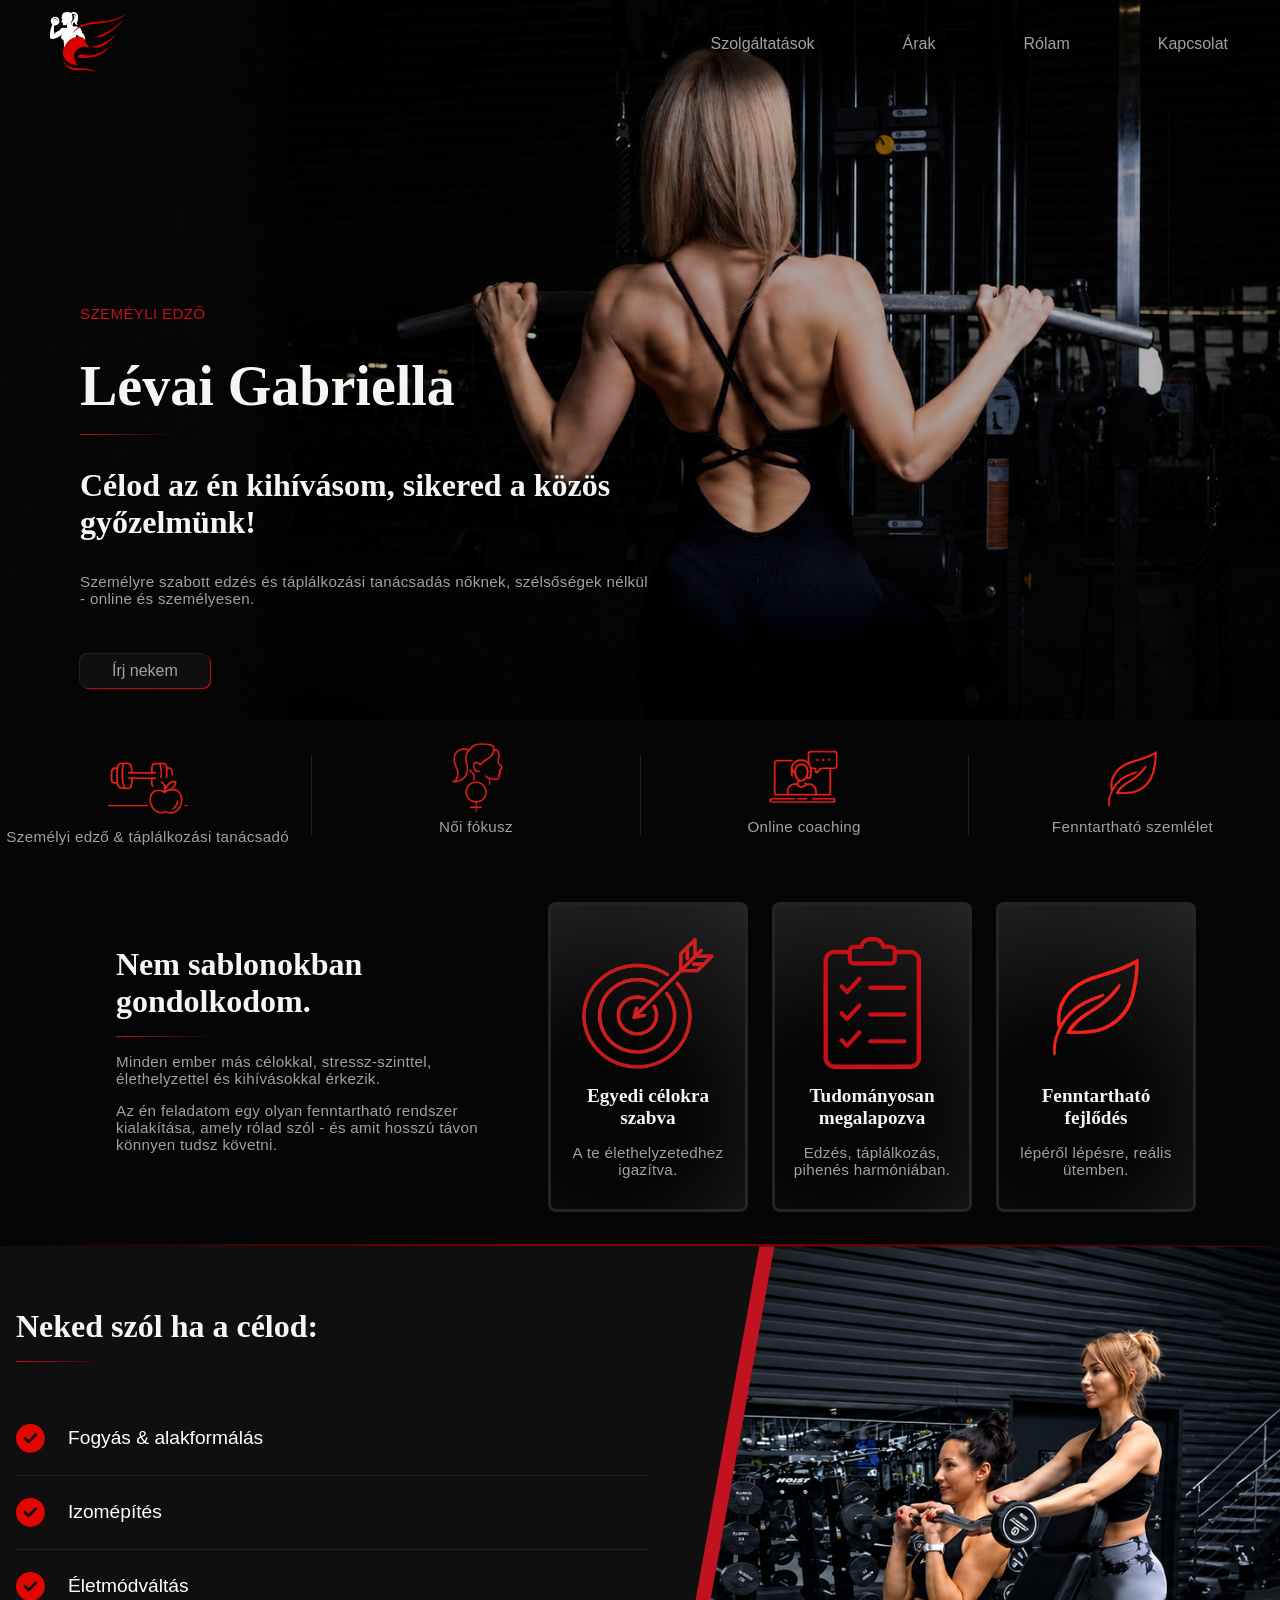
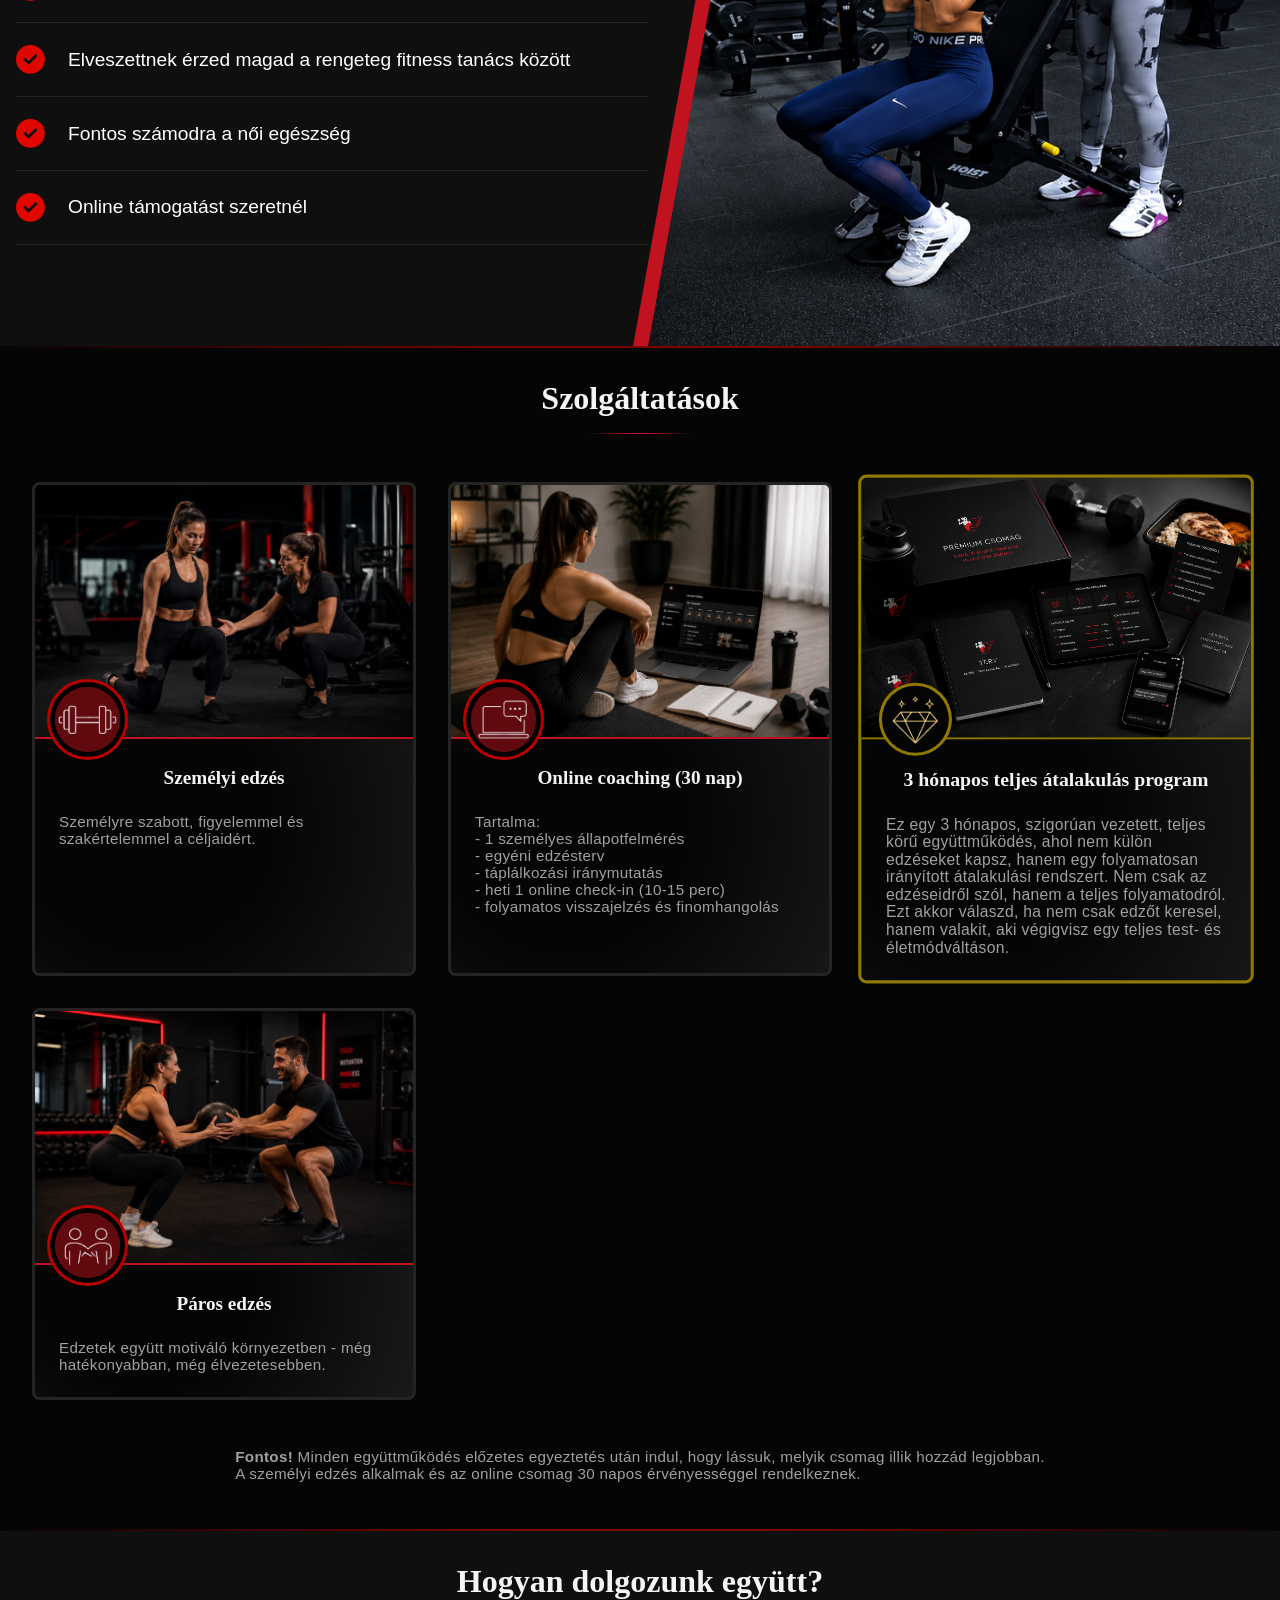
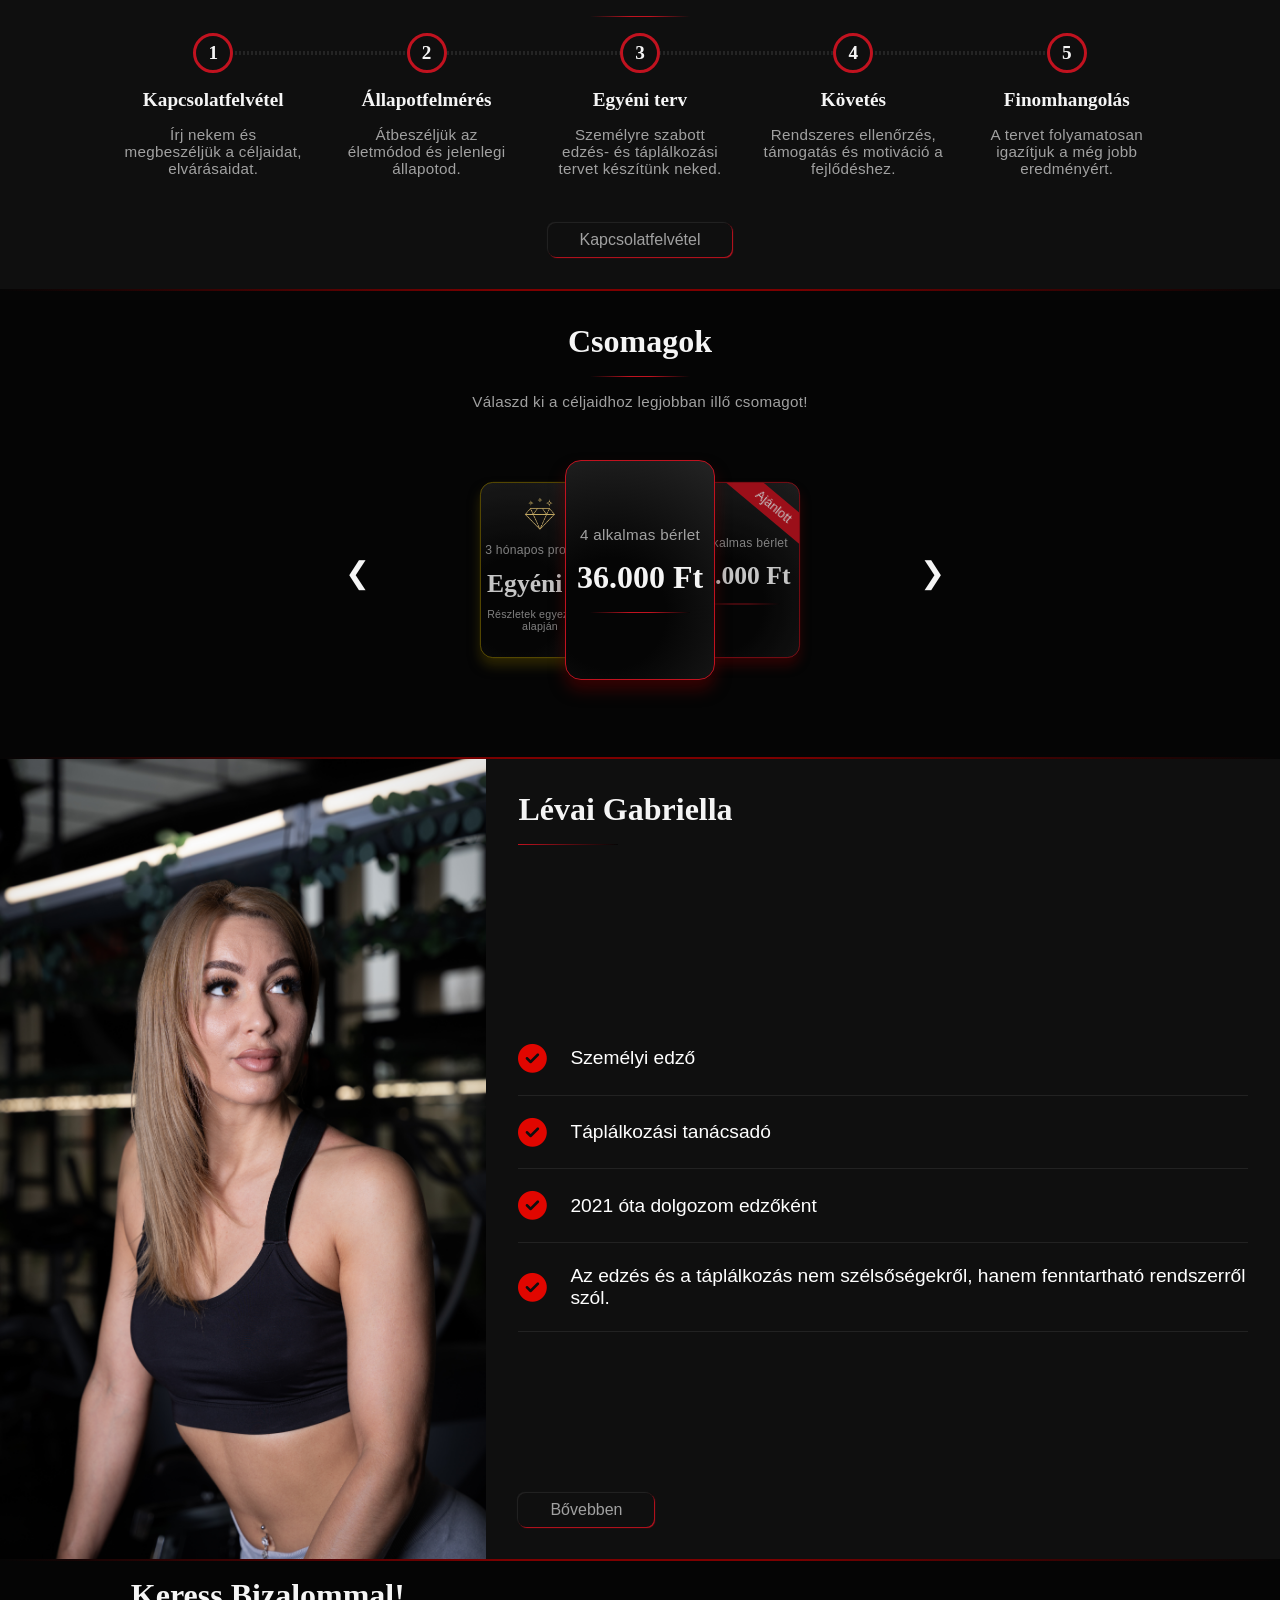
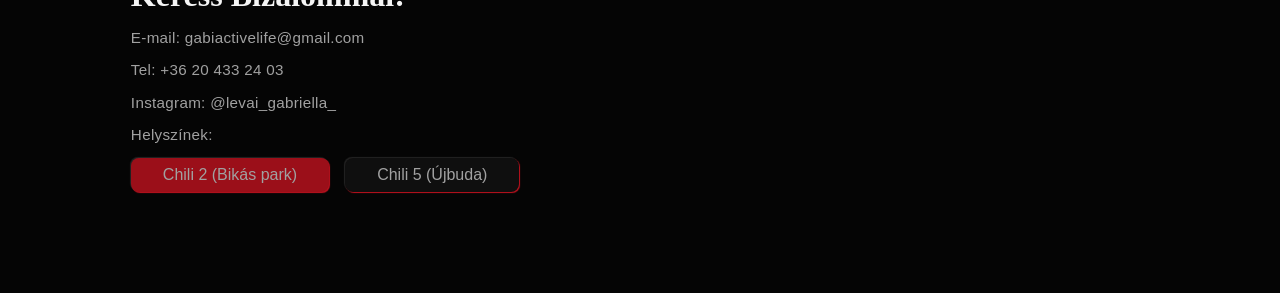
==== index.html @ e6e49c86 "Little changes" ====
<!DOCTYPE html>
<html lang="hun">
    <head>
        <meta charset="UTF-8">
        <meta name="viewport" content="width=device-width, initial-scale=1.0">
        <link rel="stylesheet" href="https://cdnjs.cloudflare.com/ajax/libs/font-awesome/6.5.2/css/all.min.css">
        <link href="css/css.css" rel="stylesheet">
        <link rel="stylesheet" href="css/sections.css">
        <title>Lévai Gabriella</title>
    </head>
    <body>
        <div id="hamb" onclick="hamb_on()">&#9776;</div>
        <nav class="menu">
            <a href="#hero"><img id="logo" src="pictures/Logoinverse.png" alt="logo"></a>
            
            <ul class="hamb_list" id="hamb_list">
                <li><a href="#services">Szolgáltatások</a></li>
                <li><a href="#prices">Árak</a></li>
                <li><a href="#aboutme">Rólam</a></li>
                <li><a href="#footer">Kapcsolat</a></li>
            </ul>            
        </nav>

        <header class="hero-container" id="hero">
            <div class="hero">
                <div class=hero-info>
                    <p style="color: var(--primary); text-transform: uppercase;" class="hero-text">szeméyli edző</p>
                    <h1 class="hero-text">Lévai Gabriella</h1>
                    <hr>
                    <h2 class="hero-text">Célod az én kihívásom, sikered a közös győzelmünk!</h2>
                    <p class="hero-text">Személyre szabott edzés és táplálkozási tanácsadás nőknek, szélsőségek nélkül - online és személyesen.</p>
                </div>
                <button class="btn hero-btn">Írj nekem</button>
            </div>
            
        </header>

        <main class="content">
            <section class="szemlelet_container">
                <div class="szemlelet_item">
                    <img class="szemlelet_img" style="margin-top: 20px;" src="pictures/Szemlelet/Taplalkozasi_tanacsado.png" alt="Táplálkozási tanácsadó, Személyi edző">
                    <p>Személyi edző & táplálkozási tanácsadó</p>
                </div>
                <div class="vertical_line"></div>
                <div class="szemlelet_item">
                    <img class="szemlelet_img" src="pictures/Szemlelet/noi_fokusz.png" alt="Női fókusz">
                    <p>Női fókusz</p>
                </div>
                <div class="vertical_line middle"></div>
                <div class="szemlelet_item">
                    <img class="szemlelet_img" src="pictures/Szemlelet/online_coaching.png" alt="Online tréning">
                    <p>Online coaching</p>
                </div>
                <div class="vertical_line"></div>
                <div class="szemlelet_item">
                    <img class="szemlelet_img" src="pictures/Szemlelet/fenntarthato_szemlelet.png" alt="Fenntartható szemlélet">
                    <p>Fenntartható szemlélet</p>
                </div>
            </section>

            <section class="row_one Nemsablon_content">
                <div class="Nemsablon_description">
                    <h2>Nem sablonokban gondolkodom.</h2>
                    <hr>
                    <p>Minden ember más célokkal, stressz-szinttel, élethelyzettel és kihívásokkal érkezik.</p>
                    <p>Az én feladatom egy olyan fenntartható rendszer kialakítása, amely rólad szól - és amit hosszú távon könnyen tudsz követni.</p>
                </div>
                <div class="Nemsablon_list">
                    <div class="Nemsablon_card">
                        <img class="Nemsablon_img" src="pictures/NemSablonok/cel.png" alt="Egyéni célok">
                        <div>
                            <h3>Egyedi célokra szabva</h3>
                            <p>A te élethelyzetedhez igazítva.</p>
                        </div>
                    </div>
                    <div class="Nemsablon_card">
                        <img class="Nemsablon_img" src="pictures/NemSablonok/tudomanyos.png" alt="Tudományosan megalapozva">
                        <div>
                            <h3>Tudományosan megalapozva</h3>
                            <p>Edzés, táplálkozás, pihenés harmóniában.</p>
                        </div>
                    </div>
                    <div class="Nemsablon_card">
                        <img class="Nemsablon_img" src="pictures/NemSablonok/fenntarthato_szemlelet.png" alt="Fenntartható fejlődés">
                        <div>
                            <h3>Fenntartható fejlődés</h3>
                            <p>lépéről lépésre, reális ütemben.</p>
                        </div>
                    </div>
                </div>
            </section>

            <div class="section_border"></div>

            <section class="row_two goal">
                <div class="goal-list-cont">
                    <h2>Neked szól ha a célod:</h2>
                    <hr>
                    <ul class="goal-list">
                        <li>
                            <i class="fa-solid fa-circle-check"></i>
                            Fogyás & alakformálás
                        </li>
                        <li>
                            <i class="fa-solid fa-circle-check"></i>
                            Izomépítés
                        </li>
                        <li>
                            <i class="fa-solid fa-circle-check"></i>
                            Életmódváltás
                        </li>
                        <li>
                            <i class="fa-solid fa-circle-check"></i>
                            Elveszettnek érzed magad a rengeteg fitness tanács között
                        </li>
                        <li>
                            <i class="fa-solid fa-circle-check"></i>
                            Fontos számodra a női egészség
                        </li>
                        <li>
                            <i class="fa-solid fa-circle-check"></i>
                            Online támogatást szeretnél
                        </li>
                    </ul>
                </div>
                <div class="goal-img">
                    <img src="pictures/Celod/goal_section.png" alt="">
                </div>
            </section>

            <div class="section_border"></div>

            <section class="row_one szolg_container" id="services">
                <h2>Szolgáltatások</h2>
                <hr>
                <div class="szolg_list">
                    <div class="szolg_card">
                        <img class="szolg_img" src="pictures/Szolgaltatasok/szemelyi_edzes.png" alt="">
                        <div class="szolg_card_desc">
                        <div class="szol_logo_cont"><img class="szolg_logo" src="pictures/Szolgaltatasok/szemelyilogo.png" alt=""></div>
                            <h3>Személyi edzés</h3>
                            <p>Személyre szabott, figyelemmel és szakértelemmel a céljaidért.</p>
                        </div>
                    </div>
                    <div class="szolg_card">
                        <img class="szolg_img" src="pictures/Szolgaltatasok/online_edzes.png" alt="">
                        <div class="szolg_card_desc">
                        <div class="szol_logo_cont"><img class="szolg_logo" src="pictures/Szolgaltatasok/onlinelogo.png" alt=""></div>
                            <h3>Online coaching (30 nap)</h3>
                            <p>Tartalma: <br>
                                - 1 személyes állapotfelmérés <br>
                                - egyéni edzésterv <br>
                                - táplálkozási iránymutatás <br>
                                - heti 1 online check-in (10-15 perc) <br>
                                - folyamatos visszajelzés és finomhangolás</p>
                        </div>
                    </div>
                    <div class="szolg_card premium">
                        <img class="szolg_img" style="border-bottom: solid 2px rgb(143, 121, 0);" src="pictures/Szolgaltatasok/premium_csomag.png" alt="">
                        <div class="szolg_card_desc">
                            <div class="szol_logo_prem"><img class="szolg_logo" src="pictures/Szolgaltatasok/premiumlogo.png" alt=""></div>
                            <h3>3 hónapos teljes átalakulás program</h3>
                            <p>Ez egy 3 hónapos, szigorúan vezetett, teljes körű együttműködés, ahol nem külön edzéseket kapsz, hanem egy folyamatosan irányított átalakulási rendszert.
                                Nem csak az edzéseidről szól, hanem a teljes folyamatodról.
                                Ezt akkor válaszd, ha nem csak edzőt keresel, hanem valakit, aki végigvisz egy teljes test- és életmódváltáson.</p>
                        </div>
                    </div>
                    <div class="szolg_card">
                        <img class="szolg_img" src="pictures/Szolgaltatasok/paros_edzes.png" alt="">
                        <div class="szolg_card_desc">
                        <div class="szol_logo_cont"><img class="szolg_logo" src="pictures/Szolgaltatasok/paroslogo.fw.png" alt=""></div>
                            <h3>Páros edzés</h3>
                            <p>Edzetek együtt motiváló környezetben - még hatékonyabban, még élvezetesebben.</p>
                        </div>
                    </div>
                </div>
                <p><b>Fontos!</b>
                    Minden együttműködés előzetes egyeztetés után indul, hogy lássuk, melyik csomag illik hozzád legjobban. <br>
                    A személyi edzés alkalmak és az online csomag 30 napos érvényességgel rendelkeznek.</p>
            </section>

            <div class="section_border"></div>

            <section class="row_two todo_line_sec">
                <h2>Hogyan dolgozunk együtt?</h2>
                <hr>
                <div class="todo_line_cont">
                    <div class="round_cont">
                        <div class="line_under_round"></div>
                        <div class="round_holder"><div class="round"><h3>1</h3></div></div>
                        <div class="round_holder"><div class="round"><h3>2</h3></div></div>
                        <div class="round_holder"><div class="round"><h3>3</h3></div></div>
                        <div class="round_holder"><div class="round"><h3>4</h3></div></div>
                        <div class="round_holder"><div class="round"><h3>5</h3></div></div>
                    </div>
                
                    <div class="todo_line_desc">
                        <div class="todo_card">
                            <h3>Kapcsolatfelvétel</h3>
                            <p>Írj nekem és megbeszéljük a céljaidat, elvárásaidat.</p>
                        </div>
                        <div class="todo_card">
                            <h3>Állapotfelmérés</h3>
                            <p>Átbeszéljük az életmódod és jelenlegi állapotod.</p>
                        </div>
                        <div class="todo_card">
                            <h3>Egyéni terv</h3>
                            <p>Személyre szabott edzés- és táplálkozási tervet készítünk neked.</p>
                        </div>
                        <div class="todo_card">
                            <h3>Követés</h3>
                            <p>Rendszeres ellenőrzés, támogatás és motiváció a fejlődéshez.</p>
                        </div>
                        <div class="todo_card">
                            <h3>Finomhangolás</h3>
                            <p>A tervet folyamatosan igazítjuk a még jobb eredményért.</p>
                        </div>
                    </div>
                </div>
                <button class="btn">Kapcsolatfelvétel</button>
            </section>

            <div class="section_border"></div>

            <section class="row_one csomagok" id="prices">
                <h2>Csomagok</h2>
                <hr>
                <p>Válaszd ki a céljaidhoz legjobban illő csomagot!</p>
                <div class="csomag_slide_cont">
                    <div id="prev_btn">&#10094;</div>

                    <div class="csomag_slide_item">
                        <p>4 alkalmas bérlet</p>
                        <h2>36.000 Ft</h2>
                        <hr>
                    </div>
                    <div class="csomag_slide_item">
                        <p>8 alkalmas bérlet</p>
                        <h2>64.000 Ft</h2>
                        <div class="ajanlott">Ajánlott</div>
                        <hr>
                    </div>
                    <div class="csomag_slide_item">
                        <p>Online csomag</p>
                        <h2>34.900 Ft</h2>
                        <hr>
                    </div>
                    <div class="csomag_slide_item" style="border: solid 1px rgb(143, 121, 0); box-shadow: 0 10px 15px rgba(85, 72, 1, 0.6);">
                        <img src="pictures/Szolgaltatasok/premiumlogo.png" style="width: 50px;" alt="Prémium">
                        <p>3 hónapos program</p>
                        <h2>Egyéni ár</h2>
                        <p style="font-size: smaller;">Részletek egyeztetés alapján</p>
                    </div>
                
                    <div id="next_btn">&#10095;</div>
            </section>
            
            <div class="section_border"></div>

            <section class="row_two rolam" id="aboutme">
                <div class="rolam_img"></div>
                <div class="rolam_desc_cont">
                    <div class="rolam_cim"><h2>Lévai Gabriella</h2><hr></div>
                        <ul class="rolam-list">
                        <li>
                            <i class="fa-solid fa-circle-check"></i>
                            Személyi edző
                        </li>
                        <li>
                            <i class="fa-solid fa-circle-check"></i>
                            Táplálkozási tanácsadó
                        </li>
                        <li>
                            <i class="fa-solid fa-circle-check"></i>
                            2021 óta dolgozom edzőként
                        </li>
                        <li>
                            <i class="fa-solid fa-circle-check"></i>
                            Az edzés és a táplálkozás nem szélsőségekről, hanem fenntartható rendszerről szól.
                        </li>
                    </ul>
                    <button class="btn rolam_btn">Bővebben</button>
                </div>
            </section>

            <div class="section_border"></div>

        </main>

        <footer id="footer">
            <div>
                <h2>Keress Bizalommal!</h2>
                <p>E-mail: gabiactivelife@gmail.com</p>
                <p>Tel: +36 20 433 24 03</p>
                <p>Instagram: @levai_gabriella_</p>
                <p>Helyszínek:</p>
                <div class="locations">
                    <button class="btn" id="chilli2" onclick="setMap('https://www.google.com/maps/embed?pb=!1m18!1m12!1m3!1d2697.3197027070355!2d19.0282250125388!3d47.464199097679156!2m3!1f0!2f0!3f0!3m2!1i1024!2i768!4f13.1!3m3!1m2!1s0x4741ddbfaca09e79%3A0xc4c6ed726deabed2!2sChilli%20Fitness%20Budapest%20-%20Bik%C3%A1s%20park!5e0!3m2!1shu!2shu!4v1777549927616!5m2!1shu!2shu', false)">Chili 2 (Bikás park)</button>
                    <button class="btn" id="chilli5" onclick="setMap('https://www.google.com/maps/embed?pb=!1m18!1m12!1m3!1d9894.543581890584!2d19.046688879663147!3d47.46031674938823!2m3!1f0!2f0!3f0!3m2!1i1024!2i768!4f13.1!3m3!1m2!1s0x4741dda0591c70bf%3A0x5f9c98a872795306!2sChili%20Fitness%20Budapest%20-%20%C3%9Ajbuda!5e0!3m2!1shu!2shu!4v1777551209322!5m2!1shu!2shu', true)">Chili 5 (Újbuda)</button>
                </div>
            </div>
            <iframe id="map"
            src="https://www.google.com/maps/embed?pb=!1m18!1m12!1m3!1d2697.3197027070355!2d19.0282250125388!3d47.464199097679156!2m3!1f0!2f0!3f0!3m2!1i1024!2i768!4f13.1!3m3!1m2!1s0x4741ddbfaca09e79%3A0xc4c6ed726deabed2!2sChilli%20Fitness%20Budapest%20-%20Bik%C3%A1s%20park!5e0!3m2!1shu!2shu!4v1777549927616!5m2!1shu!2shu" 
            width="400" 
            height="300" 
            style="border:0;" 
            allowfullscreen="" 
            loading="lazy" 
            referrerpolicy="no-referrer-when-downgrade"></iframe>
        </footer>

        <script src="js/js.js"></script>

    </body>
</html>
---- css/css.css ----
:root {
    --primary: #c1121f;
    --btnactive: #9b0f19;

    --bg: #050505;
    --layout: #0f0f0f;
    --bgop: rgba(13, 13, 13, 0.8);

    --line: #242424;
    --line-border: #7e0000;

    --text: #f5f5f5;
    --muted-text: #a1a1a1;
}

* {
    box-sizing: border-box;
}

/* Chrome, Edge, Safari */
::-webkit-scrollbar {
    display: none;
}

/* Firefox */
html {
    scrollbar-width: none;
    scroll-behavior: smooth;
}

/* IE/regi Edge */
body {
    -ms-overflow-style: none;
}

h1,
h2,
h3 {
    font-family: Cormorant Garamond, serif;
    margin: 0;
}
h1{
    font-size: 3.5rem;
}
h2 {
    font-size: 2rem;
}
h3 {
    font-size: 1.2rem;
}

body {
    margin: 0;
    background-color: var(--bg);
    color: var(--text);
    font-family: 'Manrope', sans-serif;
    overflow-x: hidden;
}

p {
    color: var(--muted-text);
    letter-spacing: 0.02em;
    font-weight: 300;
    font-size: 0.95rem;
}

/* gombok */

.btn {
    all: unset;
    cursor: pointer;
    width: fit-content;
    background-color: var(--layout);
    color: var(--muted-text);
    padding: 0.5rem 2rem;
    border-radius: 8px;
    transition: all 0.2s ease;
    box-shadow: 1px 1px 1px var(--primary), -1px -1px 1px var(--line);
}

.btn:hover {
    background-color: var(--primary);
    color: var(--text);
    transform: scale(1.1);
    box-shadow: 0 4px 8px var(--bg);
}

/* nav bar */

.menu {
    width: 100%;
    position: fixed;
    top: 0;
    left: 0;
    box-sizing: border-box;
    padding-right: 2rem;
    background: transparent;
    z-index: 100;
    display: flex;
    justify-content: space-between;
    transition: background-color 0.3s ease, backdrop-filter 0.3s ease;
}

#hamb {
    display: none;
}

.hamb_list {
    display: flex;
    align-items: center;
    margin: 0;
    gap: 3rem;
}

.menu img {
    height: 60px;
    margin: 12px 50px;
    cursor: pointer;
    transition: all 0.2s ease;
}

.menu ul li {
    display: inline;
}

.menu ul li a {
    text-decoration: none;
    color: var(--muted-text);
    display: block;
    padding: 12px 20px;
    border-radius: 8px;
    transition: all 0.3s ease;
}

.menu ul li a:hover {
    background-color: var(--primary);
    color: var(--text);
    transform: scale(1.1);
}

.menu.sticky-active {
    background-color: var(--bgop);
    backdrop-filter: blur(8px);
    -webkit-backdrop-filter: blur(8px);
}

.menu.sticky-active img {
    height: 40px;
}

/* Hero section */

.hero-container {
    height: 80vh;
    min-height: 550px;
}

.hero {
    background:
        linear-gradient(rgba(0, 0, 0, .3), rgba(0, 0, 0, .3)),
        url("../pictures/hero.png");
    background-size:
        100% 100%,
        cover;
    background-position:
        center,
        calc(50% + 150px) center;
    background-repeat:
        no-repeat,
        no-repeat;
    height: 100%;
    min-height: inherit;
    display: flex;
    flex-direction: column;
    justify-content: flex-end;
}

.hero-info {
    margin: 0 5rem;
    width: 45%;
    max-height: none;
    height: auto;
}

.hero-info p,
.hero-info h1,
.hero-info h2 {
    margin-top: 2rem;
}

.hero-btn {
    margin: 2rem 5rem;
}

/* Szemlelet */

.szemlelet_container {
    max-width: 1500px;
    min-width: 70%;
    height: 150px;
    gap: 1rem;
    margin: 0 auto;
    display: flex;
    justify-content: space-between;
    align-items: center;
}

.szemlelet_item {
    width: 24%;
    text-align: center;
    transition: all 0.3s ease;
}

.szemlelet_item p {
    margin-top: 0;
}

.szemlelet_item:hover {
    transform: scale(1.1);
}

.szemlelet_img {
    height: 75px;
    margin: 0 1rem;
}

.vertical_line {
    height: 80px;
    width: 1px;
    background-color: var(--line);
}

@media (max-width: 820px) {
    .hero-container {
        height: 100svh;
        min-height: 560px;
    }

    .hero-info {
        width: 70%;
        margin: 0 2rem;
    }

    .szemlelet_container {
        height: auto;
        flex-wrap: wrap;
        justify-content: center;
        margin: 0 auto;
        padding: 1rem;
    }

    .szemlelet_item {
        width: 45%;
        gap: 0;
        margin: 0;
    }

    .szemlelet_img {
        margin: 0;
    }

    .middle {
        display: none;
    }

    .hero-btn {
        margin: 2rem auto;
    }
}

@media (max-width: 900px) and (orientation: landscape) {
    .hero-container {
        height: auto;
        min-height: 100svh;
    }

    .hero {
        min-height: 100svh;
        justify-content: center;
        padding-top: 80px;
        background-position:
            center,
            center;
    }

    .hero-info {
        width: min(70%, 520px);
        margin: 0 2rem;
    }

    .hero-info p,
    .hero-info h1,
    .hero-info h2 {
        margin-top: 1rem;
    }

    .hero-btn {
        margin: 2rem;
    }
}


/* Content */

.row_one {
    background-color: var(--bg);
    padding: 2rem;
}

.row_two {
    background-color: var(--layout);
    padding: 2rem;
}

.section_border {
    border: none;
    height: 2px;
    margin: 0;
    padding: 0;
    background: linear-gradient(to right, var(--bg) 0%, var(--line-border) 40%, var(--line-border) 60%, var(--bg) 100%);
}

/* Footer */

footer {
    background-color: var(--bg);
    display: flex;
    justify-content: space-around;
    padding: 1rem;
}

.btn.active {
    background-color: var(--btnactive);
}

.btn.active:hover {
    background-color: var(--primary);
}

.locations {
    display: flex;
    gap: 1rem;
}

@media (max-width: 820px) {
    /* hamburger menu */

    .menu {
        justify-content: center;
        height: 80px;
        padding-right: 0;
        background: transparent;
        backdrop-filter: none;
        -webkit-backdrop-filter: none;
    }

    .menu.sticky-active {
        background: transparent;
        backdrop-filter: none;
        -webkit-backdrop-filter: none;
    }

    .hamb_list {
        position: absolute;
        top: 0;
        left: 0;
        flex-direction: column;
        justify-content: center;
        align-items: center;
        gap: 1rem;
        width: 100%;
        height: 0;
        padding: 0;
        background-color: transparent;
        backdrop-filter: none;
        -webkit-backdrop-filter: none;
        overflow: hidden;
        transition: height 0.3s ease, background-color 0.3s ease;
        z-index: 120;
    }

    .hamb_list.hamb_on {
        height: 330px;
        padding-top: 80px;
        background-color: var(--bgop);
        backdrop-filter: blur(8px);
        -webkit-backdrop-filter: blur(8px);
    }

    #hamb {
        display: unset;
        cursor: pointer;
        position: fixed;
        padding: 10px;
        padding-top: 0;
        top: 5px;
        right: 20px;
        font-size: 50px;
        z-index: 150;
        background-color: transparent;
        border-radius: 14px;
    }

    #logo {
        position: absolute;
        left: 0;
        padding: 4px;
        border-radius: 8px;
        z-index: 150;
    }

    /* footer */

    footer {
        flex-direction: column;
        align-items: center;
        gap: 1rem;
    }
}
---- css/sections.css ----
/* sections */
:root {
    --primary: #c1121f;
    --btnactive: #9b0f19;

    --bg: #050505;
    --layout: #0f0f0f;
    --bgop: rgba(13, 13, 13, 0.8);

    --line: #242424;

    --text: #f5f5f5;
    --muted-text: #a1a1a1;
}

hr{
    border: none;
    width: 100px;
    height: 1px;
    background: linear-gradient(to right, var(--primary) 0%, var(--bg) 100%);
    margin: 1rem 0;
}

/* -- Nemsablon -- */


.Nemsablon_content{
    display: flex;
    flex-direction: row;
    align-items: center;
    justify-content: center;
}
.Nemsablon_description{
    margin: 2rem;
    max-width: 400px;
}
.Nemsablon_list{
    display: flex;
    max-width: 1300px;
    gap: 1.5rem;
}
.Nemsablon_card{
    display: flex;
    flex-direction: column;
    justify-content: center;
    align-items: center;
    text-align: center;
    padding: 1rem;
    border: solid 3px var(--line);
    border-radius: 8px;
    width: 200px;
    background: radial-gradient(
        circle at 30% 70%, 
        var(--bg) 30%, 
        var(--line) 100%);
    transition: all 0.3s ease;
}
.Nemsablon_card:hover{
    transform: scale(1.03);
}
.Nemsablon_img{
    width: 150px;
    margin: 1rem;
}

@media (max-width: 1140px) {
    .Nemsablon_list{
        flex-direction: column;
    }
    .Nemsablon_description{
        width: 50%;
    }
    .Nemsablon_card{
        flex-direction: row;
        width: auto;
    }
}
@media (max-width: 750px) {
    .Nemsablon_content{
        flex-direction: column;
    }
    .Nemsablon_description{
        text-align: center;
        width: 90%;
    }
    .Nemsablon_content hr{
        background: linear-gradient(to right, var(--bg) 0%, var(--primary) 40%, var(--primary) 60%, var(--bg) 100%);
        margin: 1rem auto;
    }
}


/* -- Célod -- */


.goal{
    display: flex;
    flex-direction: row;
    justify-content: center;
    align-items: center;
    margin: 0;
    padding: 0;
}

            /* - Lista - */
            .goal-list-cont{
                flex: 1;
                margin-left: clamp(16px,
                    calc(16px + (100vw - 1300px) * 0.3067),
                    200px
                    );
            }
            .goal-list {
                list-style: none;
                padding: 0;
                margin: 40px 0;
            }

            .goal-list li {
                display: flex;
                align-items: center;
                gap: 20px;

                padding: 22px 0;

                color: #fff;
                font-size: 1.2rem;
                font-weight: 400;

                border-bottom: 1px solid rgba(255,255,255,0.08);
            }

            .goal-list li i {
                color: #e10600;
                font-size: 1.8rem;

                min-width: 32px;
            }

            /* - Kép - */

            .goal-img {
                flex: 1;
                height: 100%;
                position: relative;
                overflow: visible;
            }

                    /* PIROS HÁTTÉR (keret) */
            .goal-img::before {
                content: "";
                position: absolute;
                inset: 0;

                background: var(--primary);

                clip-path: polygon(20% 0, 100% 0, 85% 100%, 0% 100%);

                /* EZ HOZZA LÉTRE A KERETET */
                transform: translateX(-15px);

                z-index: 1;
            }

            .goal-img img {
                object-fit: cover;
                object-position: calc(50% - 400px) center;
                display: block;
                height: 100%;
                width: 100%;
                min-height: 700px;

                position: relative;
                z-index: 2;

                clip-path: polygon(20% 0, 100% 0, 100% 100%, 0% 100%);
            }

@media (max-width: 750px){
    .goal{
        flex-direction: column;
    }
    .goal-img::before{
        content: none;
    }
    .goal-img img{
        clip-path: none;
    }
    .goal-list-cont{
        margin-top: 2rem;
    }
    .goal h2{
        width: 100%;
        text-align: center;
    }
    .goal hr{
        background: linear-gradient(to right, var(--bg) 0%, var(--primary) 40%, var(--primary) 60%, var(--bg) 100%);
        margin: 1rem auto;
    }
}

/* -- Szolgáltatások -- */

.szolg_container{
    display: flex;
    flex-direction: column;
    justify-content: center;
    align-items: center;
    text-align: center;
}
.szolg_list{
    max-width: 1300px;
    width: 100%;
    gap: 2rem;
    margin: 2rem auto;
    display: grid;
    grid-template-columns: repeat(auto-fit, minmax(300px, 1fr));
}
.szolg_card{
    border: solid 3px var(--line);
    background: radial-gradient(
        circle at 30% 70%, 
        var(--bg) 30%, 
        var(--line) 100%);
    border-radius: 8px;
    overflow: hidden;
    position: relative;
    transition: all 0.3s ease;
}
.szolg_card:hover{
    transform: scale(1.03);
}
.szolg_card h3, .szolg_card p{
    margin: 1.5rem;
}
.szolg_card_desc{
    position: relative;
}
.szolg_img{
    width: 100%;
    object-fit: cover;
    border-bottom: solid 2px var(--primary);
}
.premium{
    border: solid 3px rgb(143, 121, 0);
    scale: 1.03;
}
.szol_logo_cont{
    position: absolute;
    display: flex;
    justify-content: center;
    align-items: center;
    top: -80px;
    left: 20px;
    background: rgba(193, 18, 31, 1);
    height: 65px;
    width: 65px;
    border-radius: 50%;
        box-shadow:
        0 0 0 5px rgba(0,0,0,1), /* áttetsző fekete gyűrű */
        0 0 0 8px #b90000;           /* háttérszínű külső gyűrű */
}
.szol_logo_cont::before{
    content: "";
    position: absolute;
    inset: 0;
    border-radius: 50%;
    background: rgba(0,0,0,.5);
    z-index: 1;
}
.szolg_logo{
    height: 50px;
    z-index: 100;
}
.szol_logo_prem{
    position: absolute;
    display: flex;
    justify-content: center;
    align-items: center;
    top: -80px;
    left: 20px;
    background: var(--bg);
    height: 65px;
    width: 65px;
    border-radius: 50%;
    border-radius: 50%;
        box-shadow:
        0 0 0 3px rgb(143, 121, 0);
}
.szolg_container hr{
    background: linear-gradient(to right, var(--bg) 0%, var(--primary) 40%, var(--primary) 60%, var(--bg) 100%);
        margin: 1rem auto;
}
.szolg_container p{
    text-align: left;
}


/* -- To Do Line Section -- */

.todo_line_sec{
    display: flex;
    flex-direction: column;
    justify-content: center;
    align-items: center;
}
.todo_line_sec h2{
    text-align: center;
}
.todo_line_sec hr{
    background: linear-gradient(to right, var(--layout) 0%, var(--primary) 40%, var(--primary) 60%, var(--layout) 100%);
    margin: 1rem auto;
}

    /* - Line - */

    .todo_line_cont{
    display: flex;
    flex-direction: column;
    position: relative;
    width: 85%;
    }
    .round_cont{
        display: flex;
        flex-direction: row;
        justify-content: space-between;
        align-items: center;
    }
    .round{
        height: 40px;
        width: 40px;
        border: solid 3px var(--primary);
        border-radius: 50%;
        display: flex;
        justify-content: center;
        align-items: center;
        z-index: 2;
        background: var(--layout);
    }
    .round_holder{
        width: 180px;
        display: flex;
        flex-direction: column;
        align-items: center;
    }
    .line_under_round{
        height: 0px;
        width: calc(100% - 200px);
        position: absolute;
        border: dotted 2px var(--line);
        z-index: 1;
        left: 100px;
    }




    /* - description - */

    .todo_line_desc{
        display: flex;
        flex-direction: row;
        justify-content: space-between;
        align-items: center;
        height: 150px;
    }
    .todo_card{
        width: 180px;
        height: 100%;
        text-align: center;
        display: flex;
        flex-direction: column;
        justify-content: start;
        margin-top: 2rem;
    }

@media (max-width: 900px) {
    .todo_line_cont{
        flex-direction: row;
        justify-content: space-between;
    }
    .round_cont{
        flex-direction: column;
        height: auto;
        flex: 0.5;
    } 
    .todo_line_desc{
        flex: 1.5;
        flex-direction: column;
        height: auto;
        justify-content: space-between;
    }
    .round_holder, .todo_card{
        width: auto;
        margin: 1rem;
        justify-content: center;
        height: 100px;
    }
    .line_under_round{
        width: 0px;
        height: calc(100% - 100px);
        left: 12%;
        top: 50px;
    }
}


/* -- Csomagok -- */
.csomagok h2{
    text-align: center;
}
.csomagok p{
    text-align: center;
}
.csomagok hr{
    background: linear-gradient(to right, var(--bg) 0%, var(--primary) 40%, var(--primary) 60%, var(--bg) 100%);
    margin: 1rem auto;
}

.csomag_slide_cont{
    position: relative;
    background-color: var(--bg);
    height: 300px;
    width: 600px;
    margin: auto;
}
.csomag_slide_item{
    display: flex;
    flex-direction: column;
    justify-content: center;
    align-items: center;
    text-align: center;

    border: solid 1px var(--primary);
    background: radial-gradient(
        circle at 30% 70%, 
        var(--bg) 30%, 
        var(--line) 100%);
    position: absolute;
    overflow: hidden;
    width: 150px;
    height: 220px;
    border-radius: 16px;
    top: 35px;
    left: 225px;
    box-shadow: 0 10px 15px rgba(85, 1, 1, 0.6);
    transition: all .2s ease;
    user-select: none;
}
.ajanlott{
    position: absolute;
    width: 150px;
    height: 30px;
    background: var(--primary);
    display: flex;
    justify-content: center;
    align-items: center;
    rotate: 40deg;
    top: 15px;
    left: 28%;
}
.csomag_slide_item hr{
    background: linear-gradient(to right, var(--bg) 0%, var(--primary) 40%, var(--primary) 60%, var(--bg) 100%);
}
.active{
    opacity: 1;
    z-index: 10;
    transform: translateX(0) scale(1);
}
.left{
    opacity: 0.8;
    transform: translateX(-100px) scale(0.8);
    z-index: 9;
}
.right{
    opacity: 0.8;
    transform: translateX(100px) scale(0.8);
    z-index: 9;
}
.hide{
    opacity: 0;
    pointer-events: none;
    left: 225px;
}
#prev_btn{
    position: absolute;
    top: 130px;
    left: 5px;
    height: 40px;
    width: 5px;
    font-size: 30px;
    cursor:pointer;
    user-select:none;
}
#next_btn{
    position: absolute;
    top: 130px;
    left: 580px;
    height: 40px;
    width: 5px;
    font-size: 30px;
    cursor:pointer;
    user-select:none;
}
@media (max-width: 640px){
    .csomag_slide_item{
        top: 140px;
        left: 25px;
    }
    .csomag_slide_cont{
        height: 500px;
        width: 200px;
        margin: auto;
    }
    .left{
        transform: translateY(-100px) scale(0.8);
    }
    .right{
        transform: translateY(100px) scale(0.8);
    }
    .hide{
        left: 25px;
    }
    #prev_btn{
        top: 10px;
        left: 99px;
        rotate: 90deg;
    }
    #next_btn{
        left: 99px;
        top: 440px;
        rotate: 90deg;
    }
}


/* -- Rólam -- */

.rolam{
    display: flex;
    flex-direction: row;
    height: 800px;
    padding: 0;
    justify-content: center;
}
.rolam_img{
    height: 100%;
    flex: 0.8;
    width: 400px;
    background: url("../pictures/aboutme.jpg");
    background-size: cover;
    background-position: center;
    background-repeat: no-repeat;
}
.rolam_desc_cont{
    flex: 1.2;
    display: flex;
    flex-direction: column;
    justify-content: space-between;
    padding: 2rem;
}
.rolam-list {
    list-style: none;
    padding: 0;
    margin: 40px 0;
}

.rolam-list li {
    display: flex;
    align-items: center;
    gap: 20px;

    padding: 22px 0;

    color: #fff;
    font-size: 1.2rem;
    font-weight: 400;

    border-bottom: 1px solid rgba(255,255,255,0.08);
}

.rolam-list li i {
    color: #e10600;
    font-size: 1.8rem;

    min-width: 32px;
}
@media (max-width: 640px){
    .csomagok{
        height: fit-content;
    }
    .rolam{
        flex-direction: column-reverse;
        height: auto;
    }
    .rolam_img{
        height: 800px;
        flex: none;
        width: 100%;
    }
    .rolam_desc_cont{
        flex: none;
        height: auto;
    }
    .rolam_cim{
        margin: auto;
    }
    .rolam_cim hr{
        margin: 1rem auto;
        background: linear-gradient(to right, var(--bg) 0%, var(--primary) 40%, var(--primary) 60%, var(--bg) 100%);
    }
    .rolam_btn{
        margin: auto;
    }
}
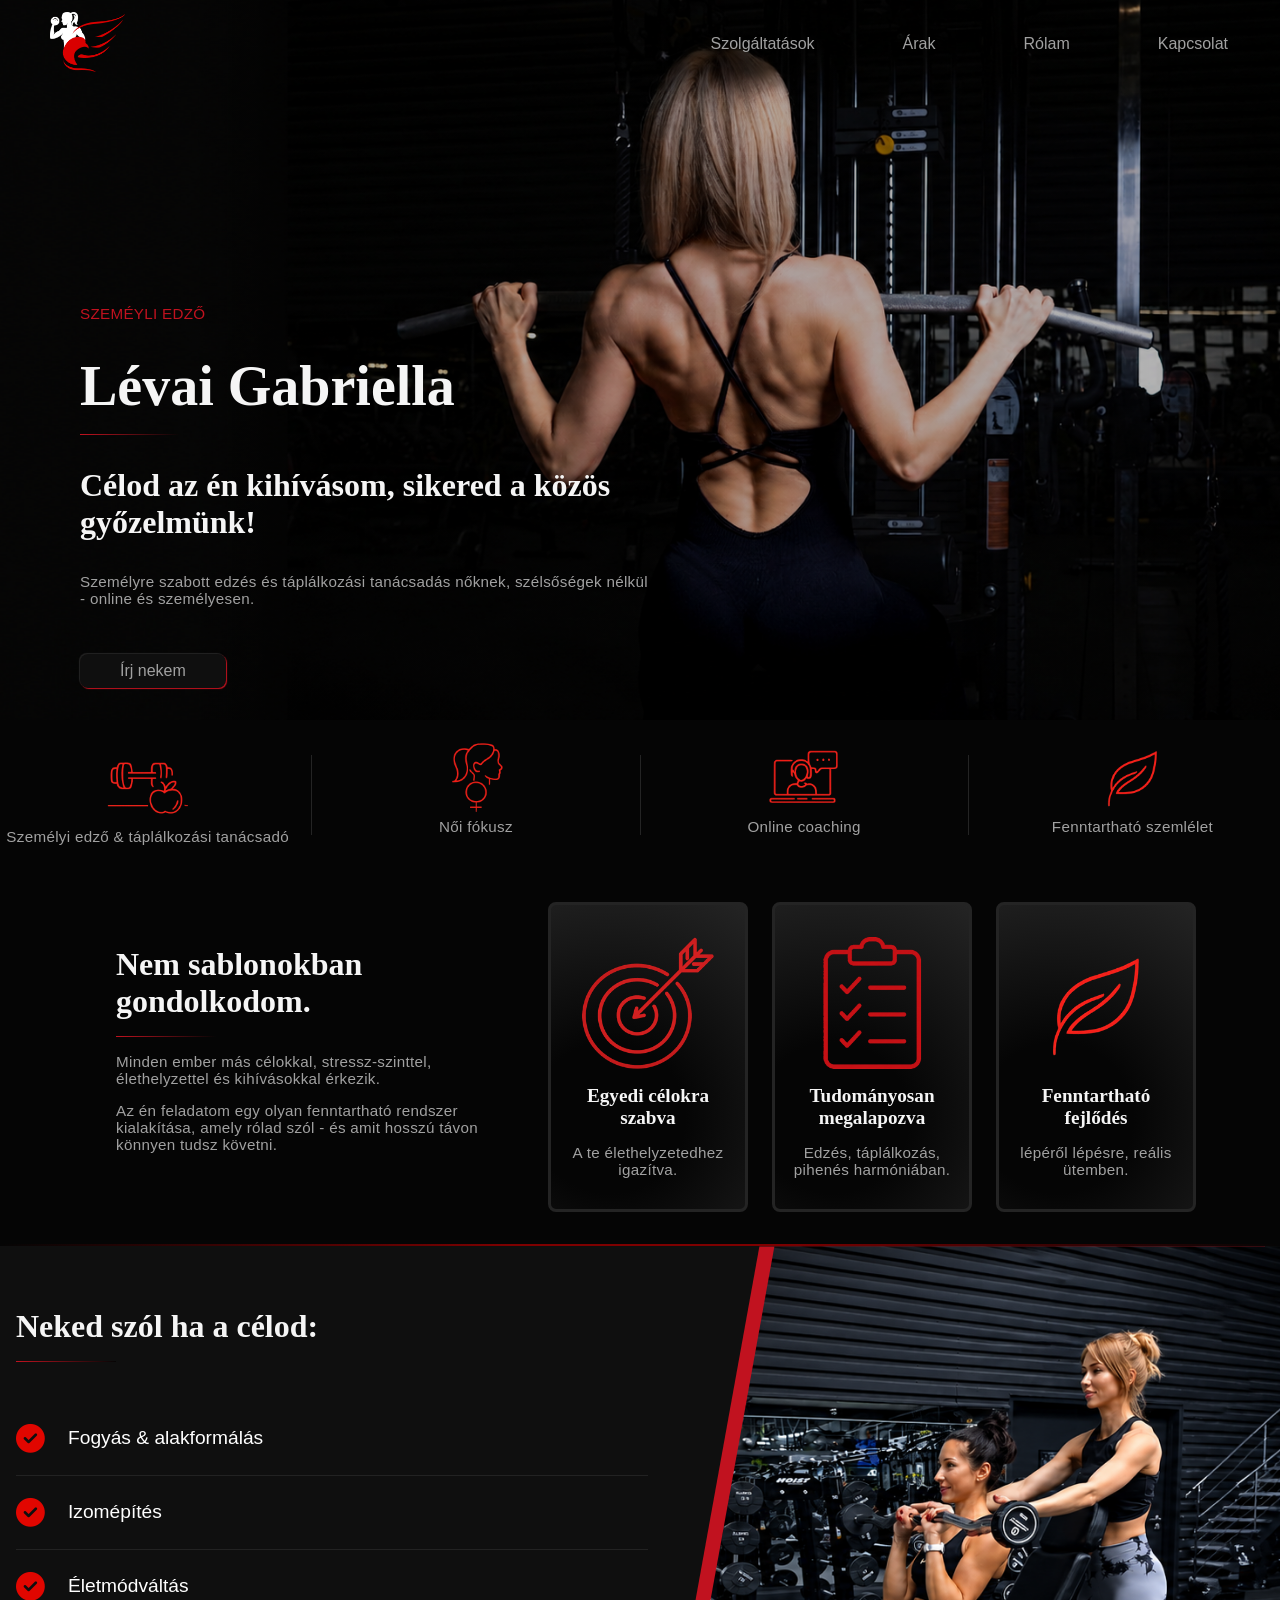
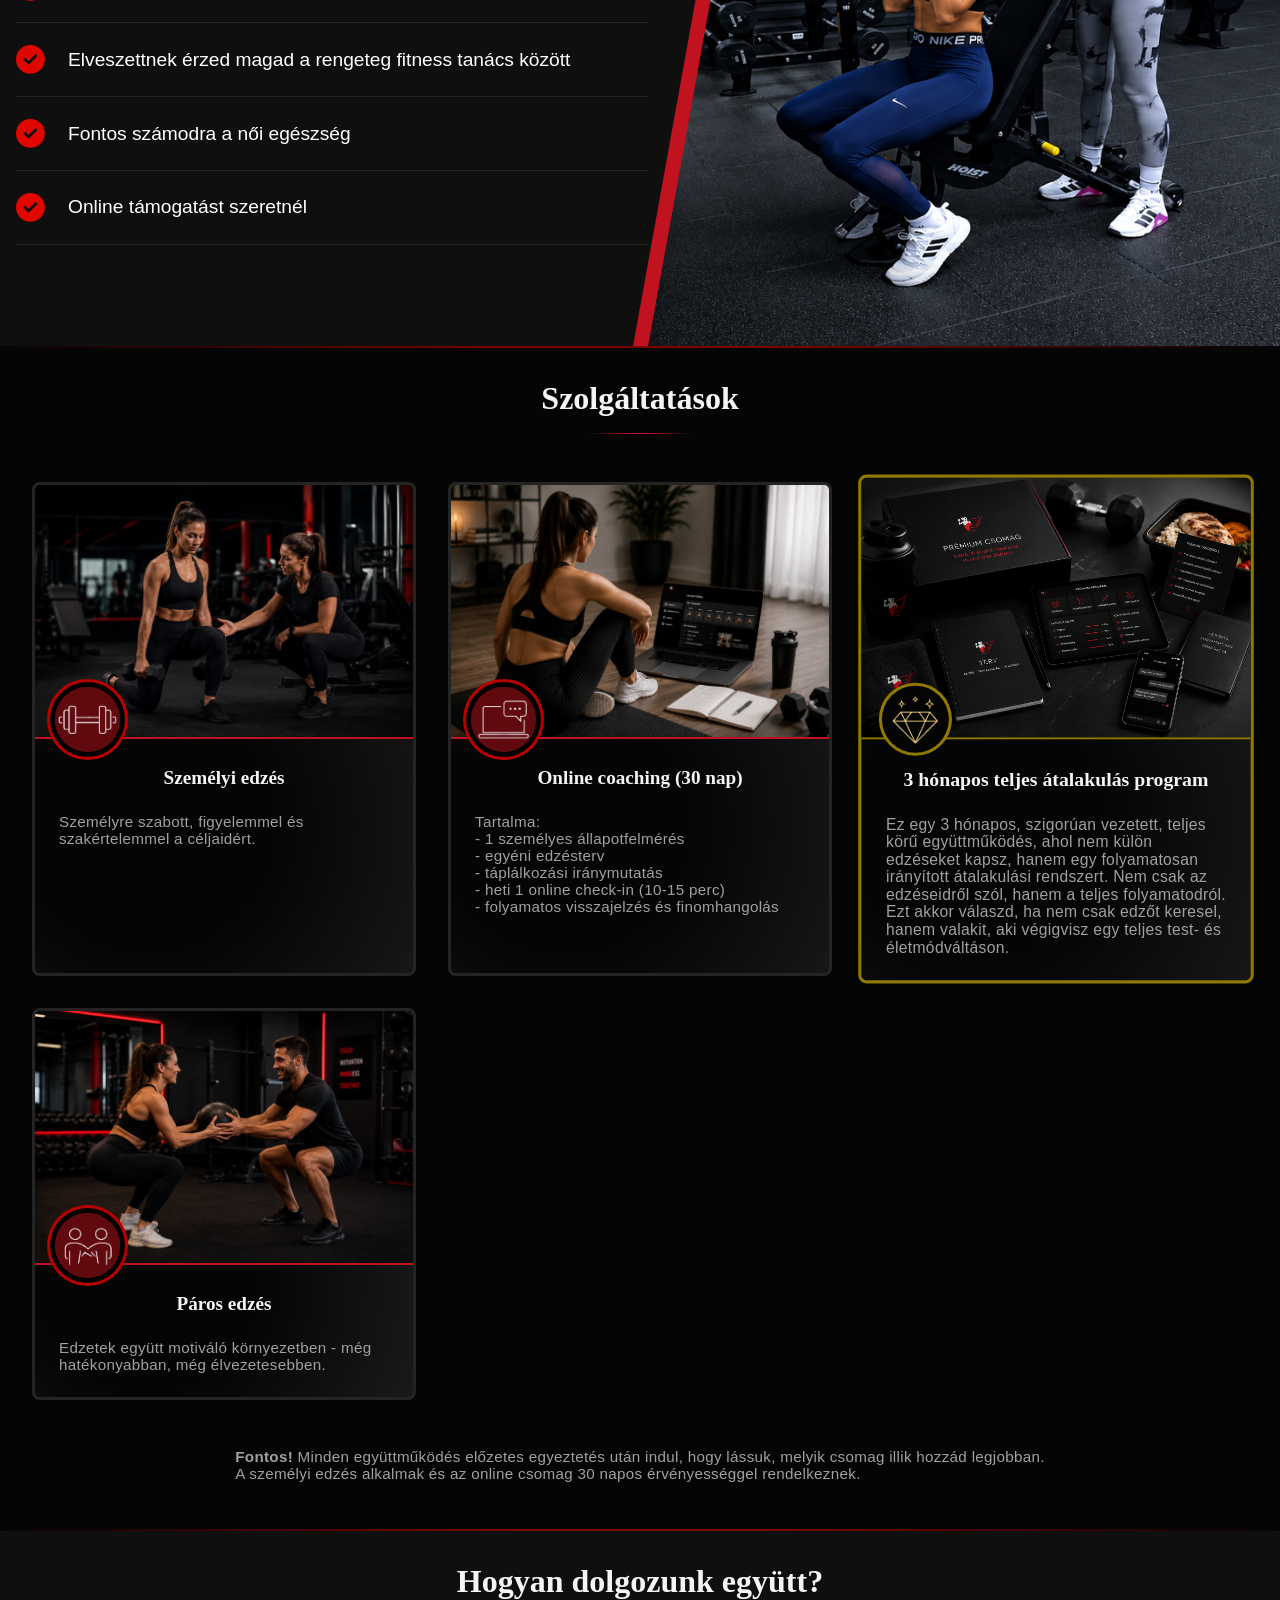
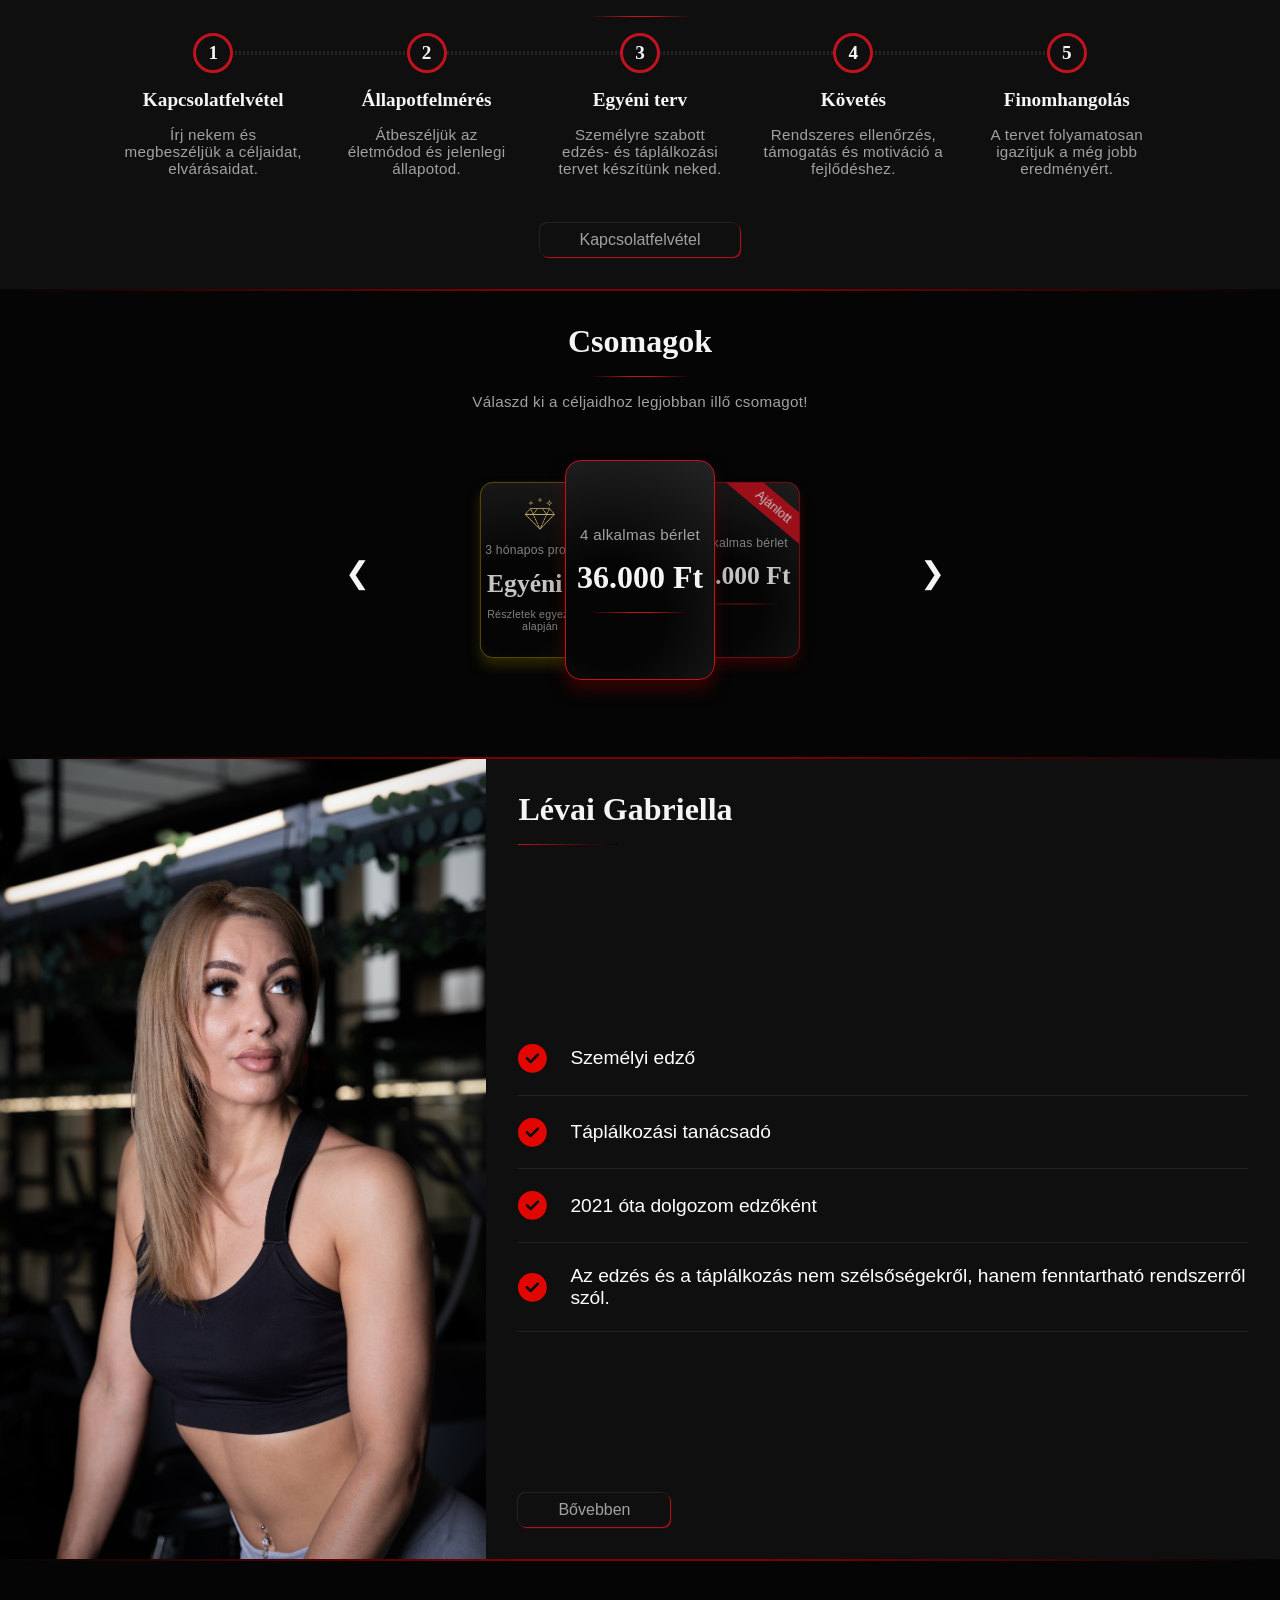
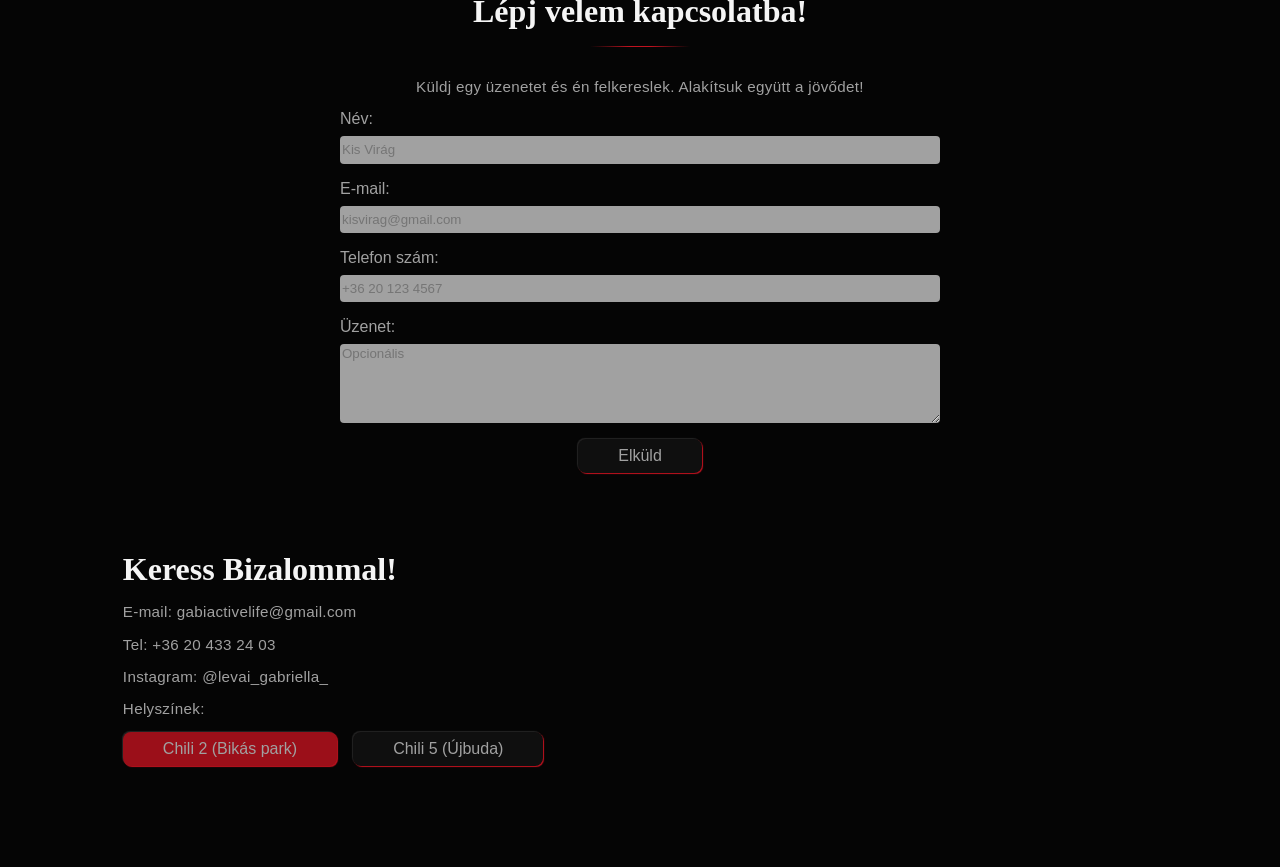
==== commit 101d6263: "Added email us section with formspree." ====
--- a/index.html
+++ b/index.html
@@ -30,7 +30,7 @@
                     <h2 class="hero-text">Célod az én kihívásom, sikered a közös győzelmünk!</h2>
                     <p class="hero-text">Személyre szabott edzés és táplálkozási tanácsadás nőknek, szélsőségek nélkül - online és személyesen.</p>
                 </div>
-                <button class="btn hero-btn">Írj nekem</button>
+                <a href="#kapcsolatfelvetel" class="btn hero-btn">Írj nekem</a>
             </div>
             
         </header>
@@ -217,7 +217,7 @@
                         </div>
                     </div>
                 </div>
-                <button class="btn">Kapcsolatfelvétel</button>
+                <a href="#kapcsolatfelvetel" class="btn">Kapcsolatfelvétel</a>
             </section>
 
             <div class="section_border"></div>
@@ -285,6 +285,27 @@
 
             <div class="section_border"></div>
 
+            <section class="row_one email" id="kapcsolatfelvetel">
+                <h2>Lépj velem kapcsolatba!</h2>
+                <hr>
+                <p>Küldj egy üzenetet és én felkereslek. Alakítsuk együtt a jövődet!</p>
+                    <form action="https://formspree.io/f/maqzpajv" method="post" id="my-form" class="email-cont">
+                        <label for="name">Név:</label>
+                        <input type="text" id="name" name="name" required placeholder="Kis Virág">
+
+                        <label for="email">E-mail:</label>
+                        <input type="email" id="email" name="email" required placeholder="kisvirag@gmail.com">
+
+                        <label for="phone">Telefon szám:</label>
+                        <input type="tel" id="phone" name="phone" required placeholder="+36 20 123 4567" pattern="^\+?[0-9\s-]{8,15}$">
+
+                        <label for="message">Üzenet:</label>
+                        <textarea id="message" name="message" rows="5" placeholder="Opcionális"></textarea>
+
+                        <button type="submit" class="btn" style="margin: auto;">Elküld</button>
+                        <p id="my-form-status"></p>
+                    </form>
+            </section>
         </main>
 
         <footer id="footer">
--- a/css/css.css
+++ b/css/css.css
@@ -72,7 +72,7 @@
     width: fit-content;
     background-color: var(--layout);
     color: var(--muted-text);
-    padding: 0.5rem 2rem;
+    padding: 0.5rem 2.5rem;
     border-radius: 8px;
     transition: all 0.2s ease;
     box-shadow: 1px 1px 1px var(--primary), -1px -1px 1px var(--line);
--- a/css/sections.css
+++ b/css/sections.css
@@ -612,4 +612,49 @@
     .rolam_btn{
         margin: auto;
     }
-}+}
+
+/* -- email -- */
+
+.email{
+    display: flex;
+    flex-direction: column;
+    align-items: center;
+}
+.email hr{
+    margin: 1rem auto;
+    background: linear-gradient(to right, var(--bg) 0%, var(--primary) 40%, var(--primary) 60%, var(--bg) 100%);
+}
+.email h2, .email p{
+    text-align: center;
+}
+.email-cont{
+    display: flex;
+    flex-direction: column;
+    width: clamp(300px, 80%, 600px);
+}
+label{
+    color: var(--muted-text);
+}
+input{
+    background-color: var(--muted-text);
+    color: var(--bg);
+    border: none;
+    height: 1.7rem;
+    border-radius: 4px;
+    margin: 0.5rem 0 1rem 0;
+}
+textarea{
+    background-color: var(--muted-text);
+    font-family: 'Manrope', sans-serif;
+    color: var(--bg);
+    border: none;
+    border-radius: 4px;
+    margin: 0.5rem 0 1rem 0;
+    resize: vertical;
+}
+input:focus, textarea:focus{
+    outline: none;
+    border: 2px solid var(--btnactive);
+    box-shadow: 0 0 5px var(--primary);
+}
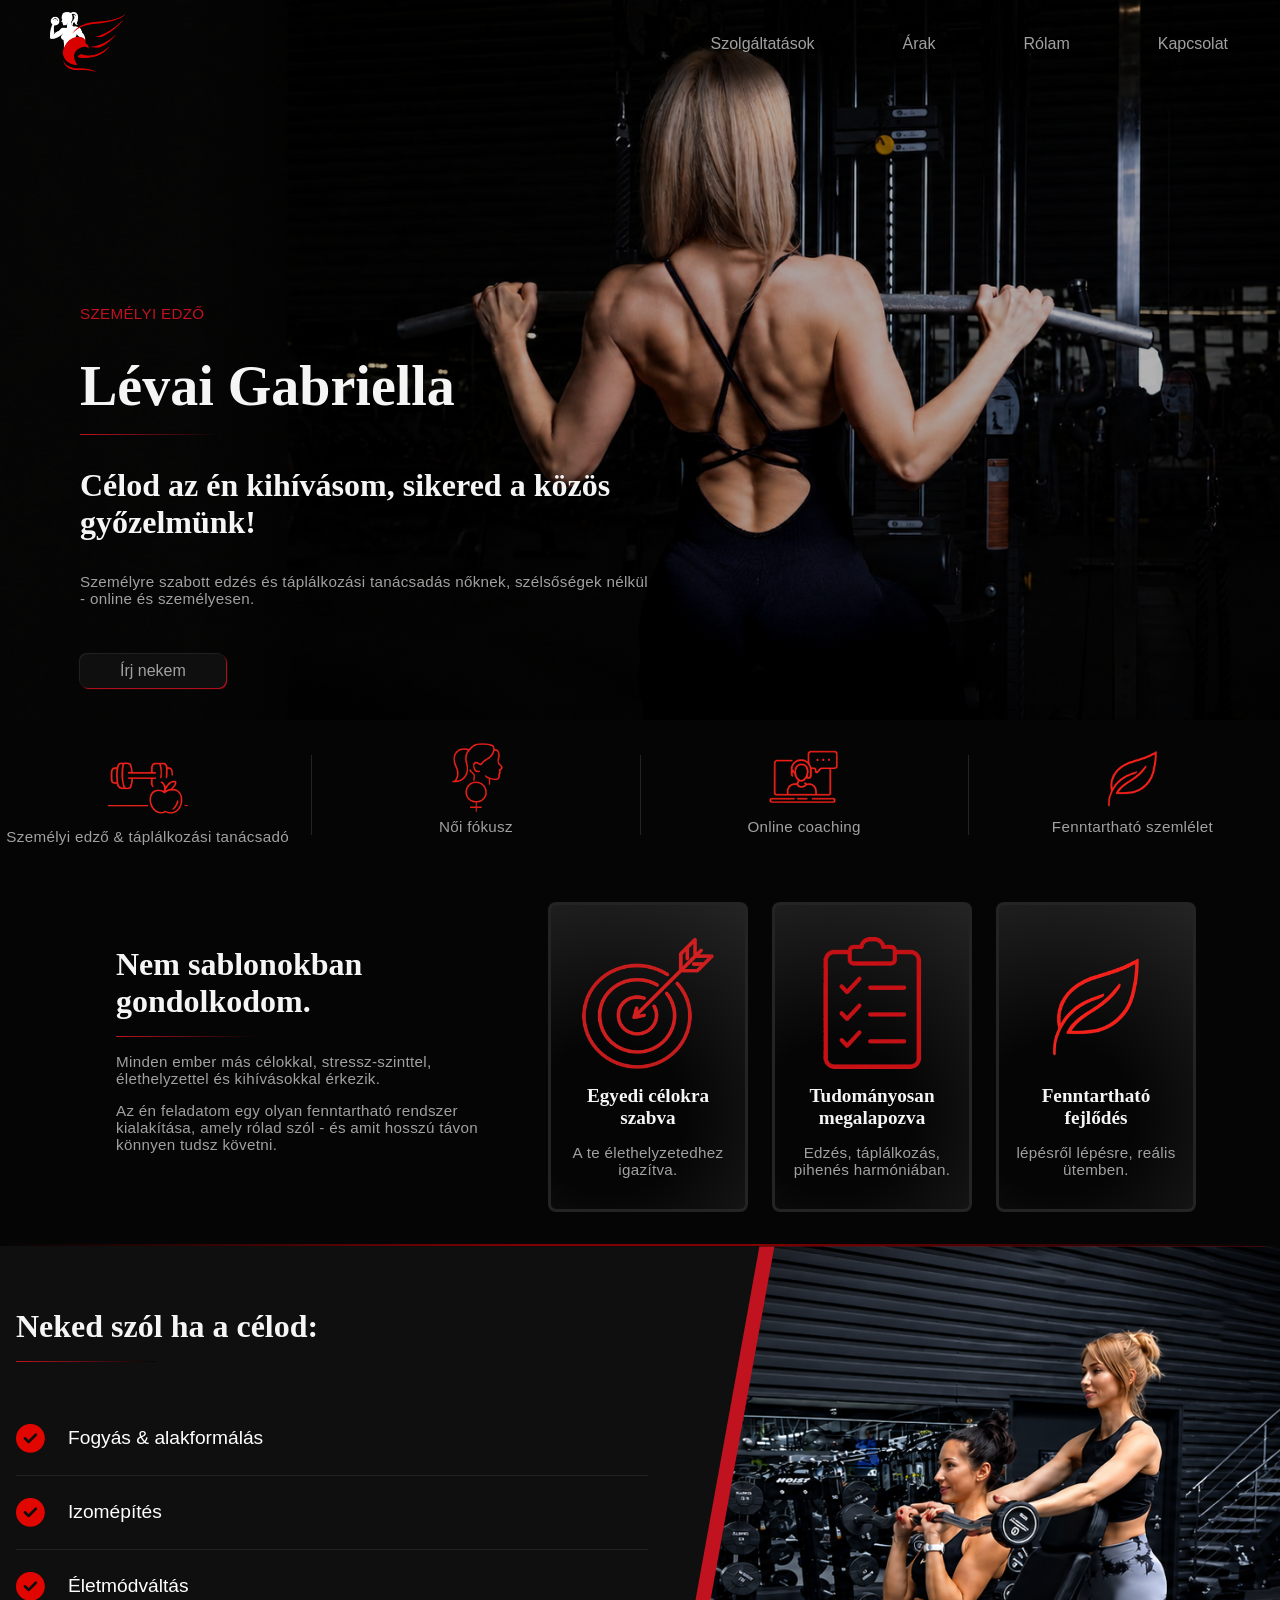
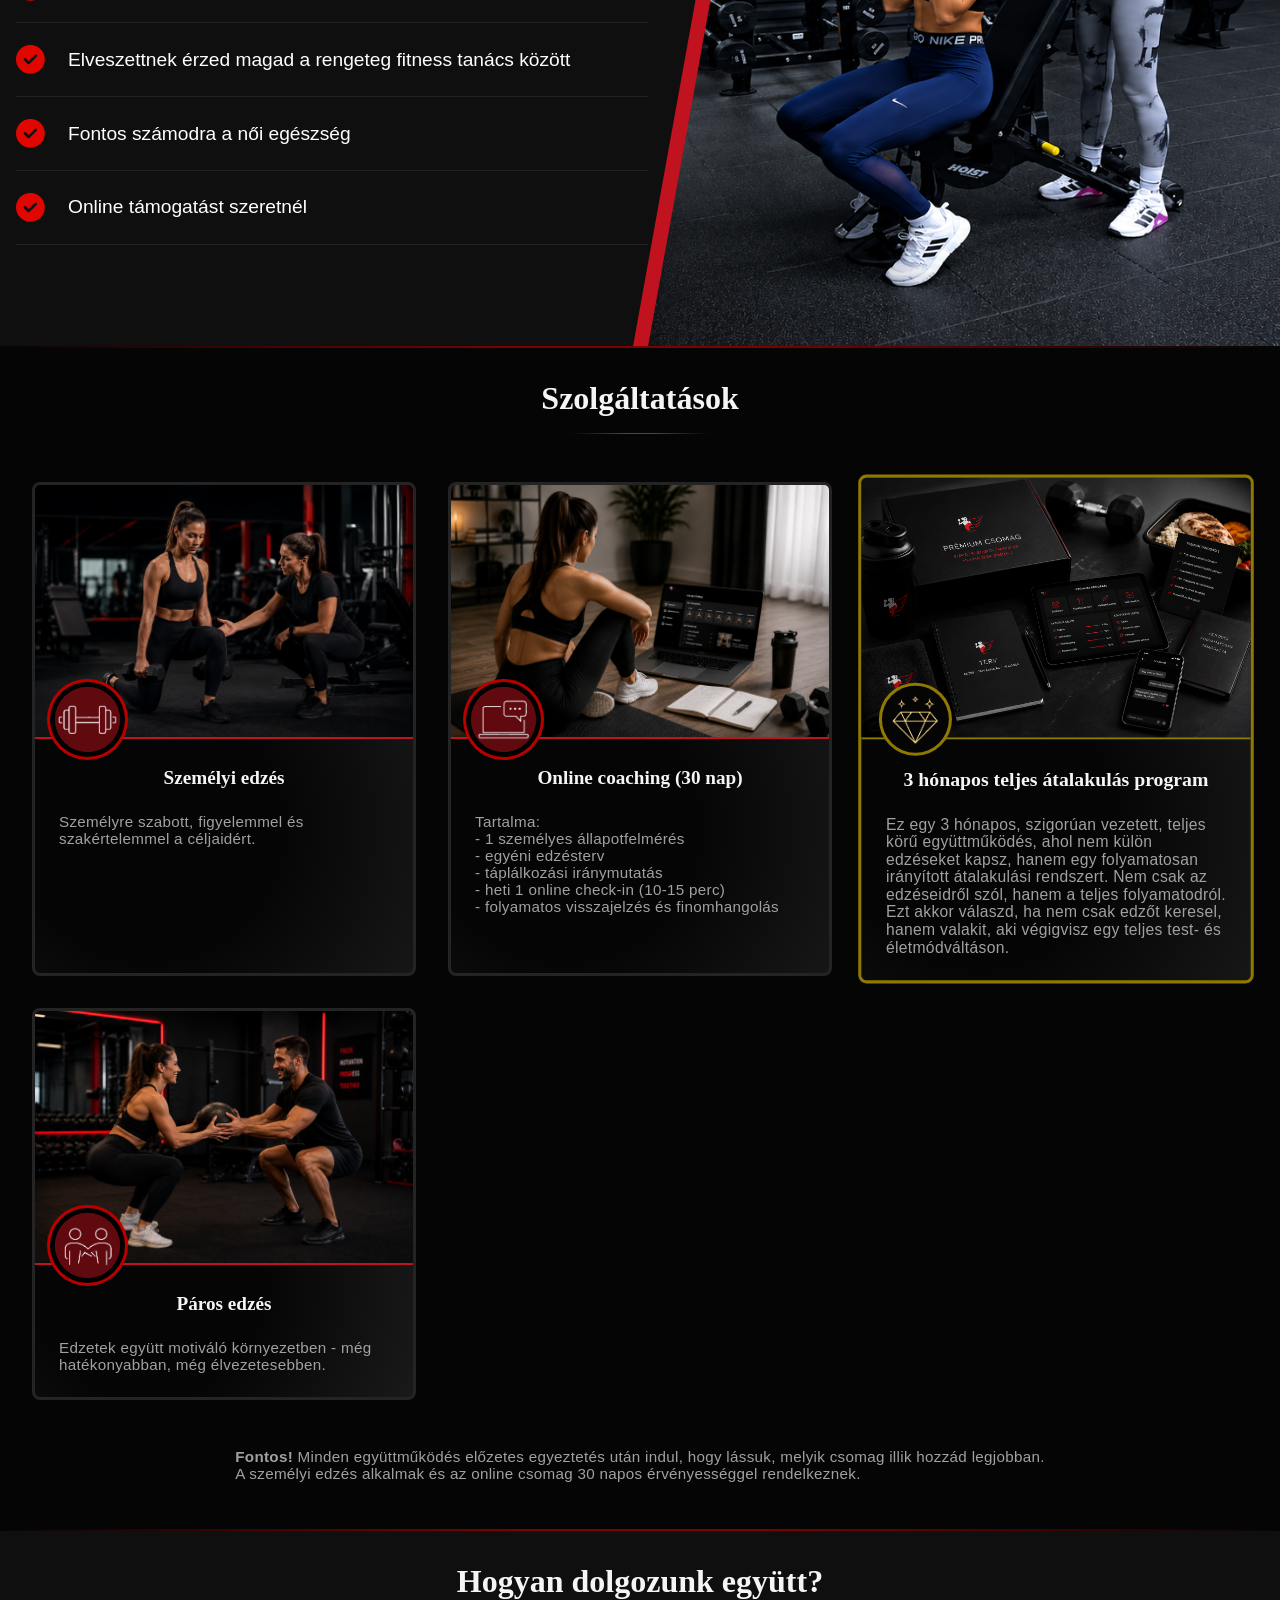
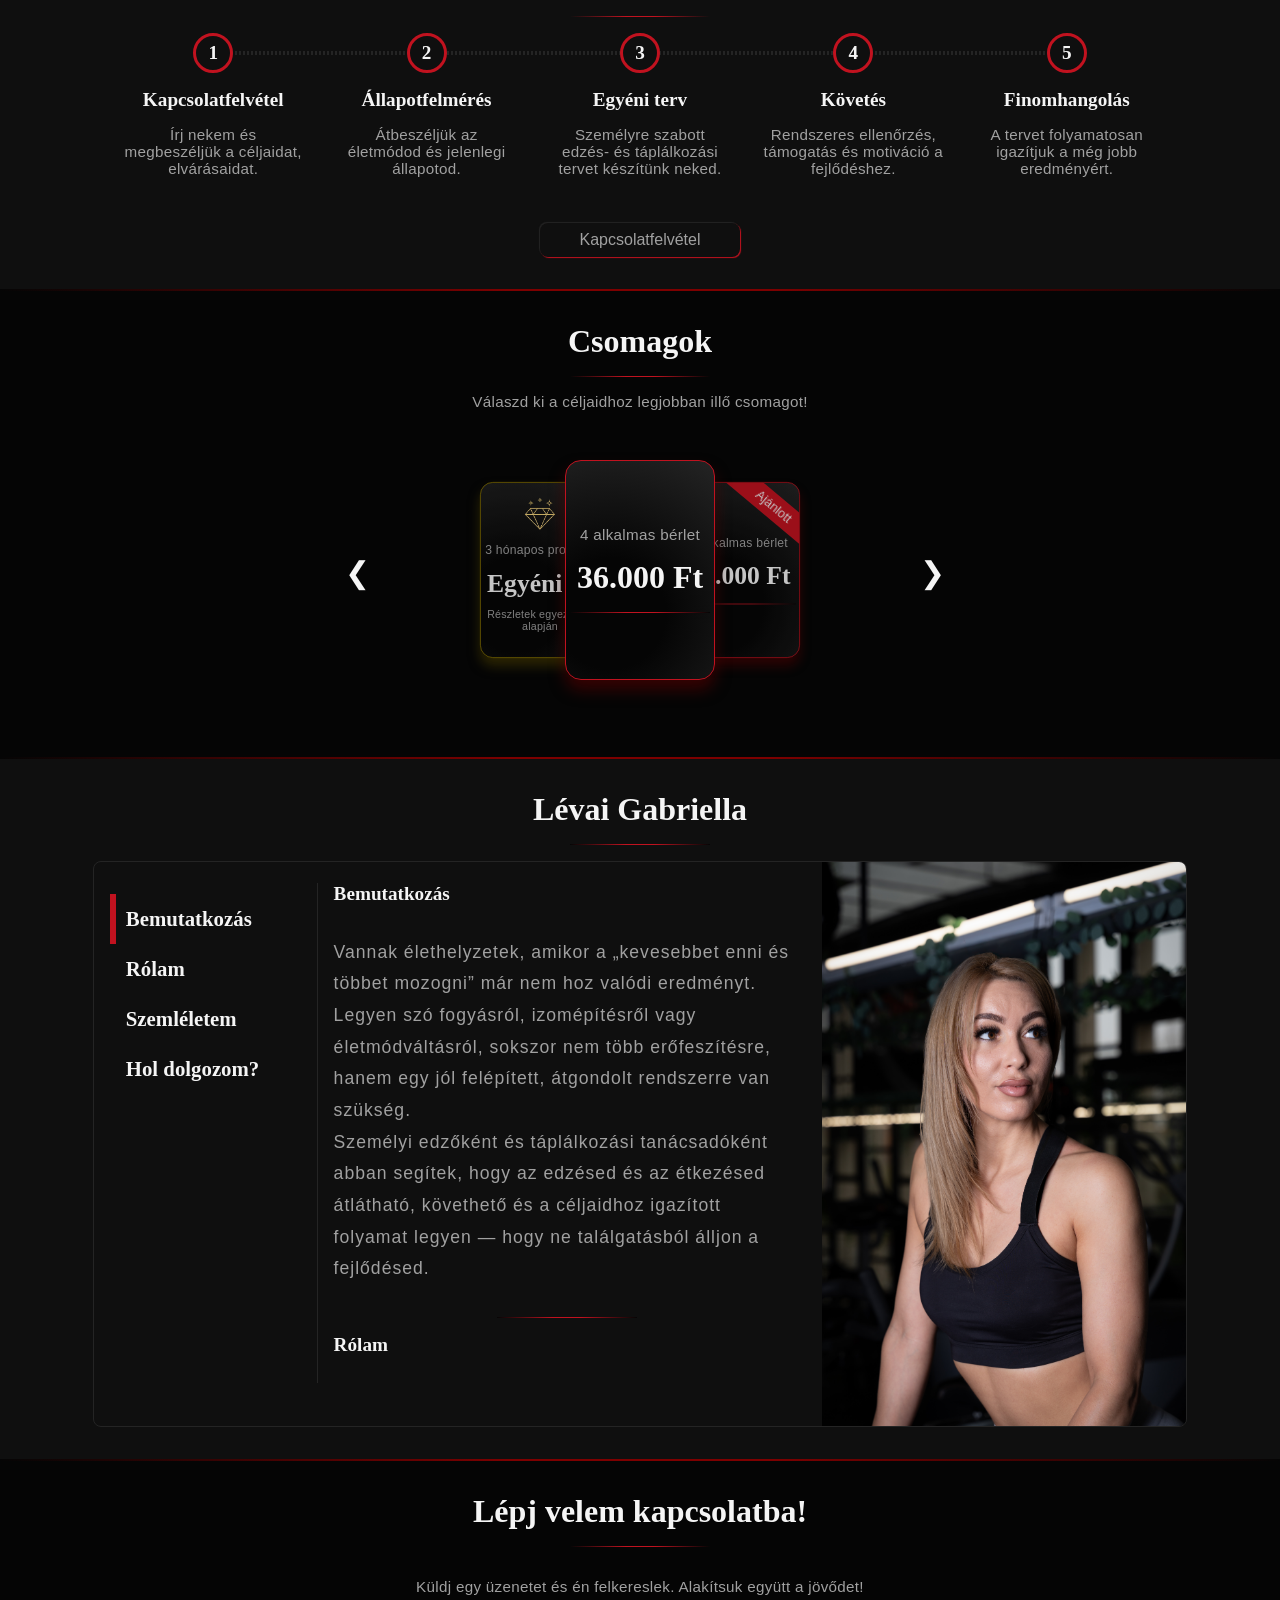
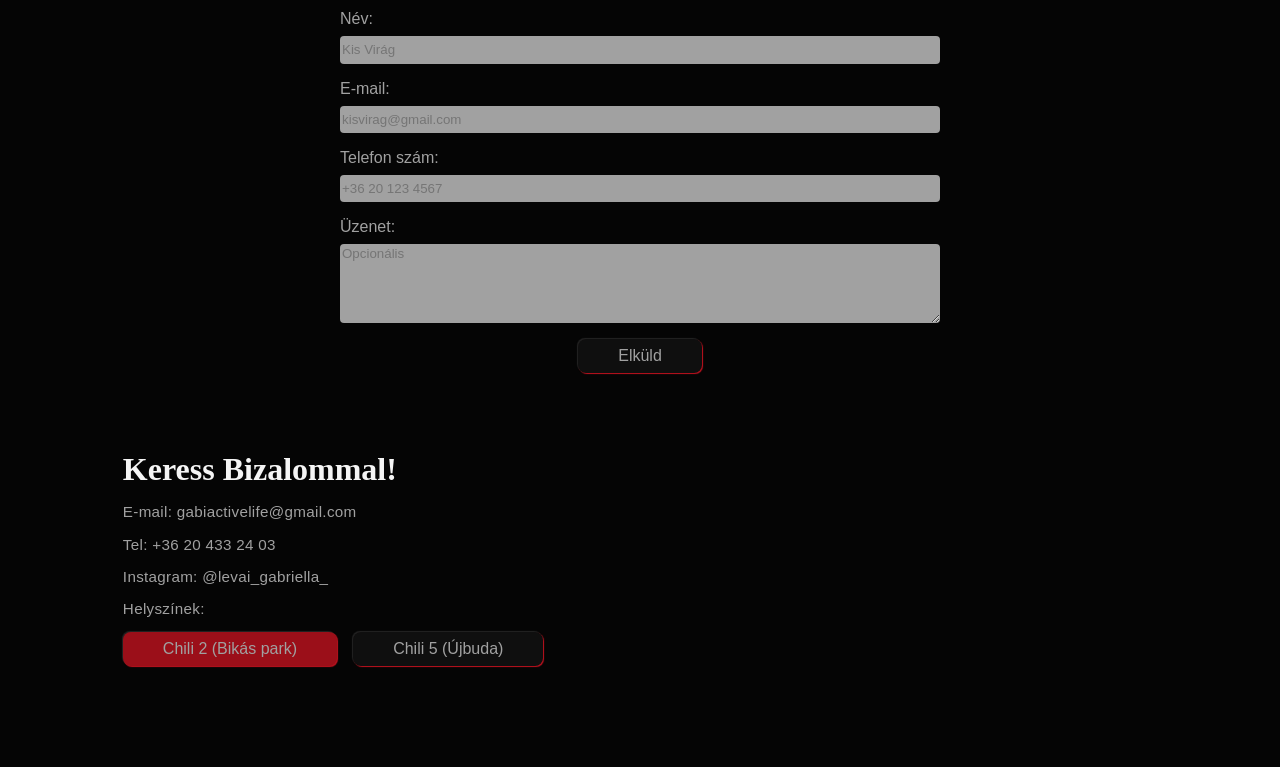
==== commit a8b980ab: "SEO, rolam section reformed with html and js." ====
--- a/index.html
+++ b/index.html
@@ -1,12 +1,40 @@
 <!DOCTYPE html>
-<html lang="hun">
+<html lang="hu">
     <head>
         <meta charset="UTF-8">
         <meta name="viewport" content="width=device-width, initial-scale=1.0">
+        
+        <meta property="og:title" content="Lévai Gabriella - Személyi edző">
+        <meta property="og:description" content="Személyi edzés és táplálkozási tanácsadás nőknek Budapesten.">
+        <meta property="og:image" content="https://zoltanszabo91.github.io/L-vaiGabriella/pictures/share-img.png">
+        <meta property="og:image:width" content="1200">
+        <meta property="og:image:height" content="630">
+        <meta property="og:locale" content="hu_HU">
+        <meta property="og:type" content="website">
+        
+        <meta name="twitter:card" content="summary_large_image">
+        <meta name="twitter:title" content="Lévai Gabriella - Személyi edző">
+        <meta name="twitter:description" content="Személyi edzés és táplálkozási tanácsadás nőknek Budapesten.">
+        <meta name="twitter:image" content="https://zoltanszabo91.github.io/L-vaiGabriella/pictures/share-img.png">
+        
+        <meta name="description" content="Személyi edzés, online coaching és táplálkozási tanácsadás nőknek Budapesten. Fenntartható életmódváltás, fogyás, alakformálás és izomépítés Lévai Gabriellával.">
+        <link rel="canonical" href="https://zoltanszabo91.github.io/L-vaiGabriella/">
         <link rel="stylesheet" href="https://cdnjs.cloudflare.com/ajax/libs/font-awesome/6.5.2/css/all.min.css">
         <link href="css/css.css" rel="stylesheet">
         <link rel="stylesheet" href="css/sections.css">
-        <title>Lévai Gabriella</title>
+        <title>Lévai Gabriella | Személyi edző és táplálkozási tanácsadó Budapesten</title>
+        <link rel="icon" href="favicon.ico">
+        <script type="application/ld+json">
+            {
+            "@context":"https://schema.org",
+            "@type":"LocalBusiness",
+            "name":"Lévai Gabriella",
+            "description":"Személyi edzés és táplálkozási tanácsadás",
+            "telephone":"+36204332403",
+            "email":"gabiactivelife@gmail.com",
+            "areaServed":"Budapest"
+            }
+        </script>
     </head>
     <body>
         <div id="hamb" onclick="hamb_on()">&#9776;</div>
@@ -23,8 +51,8 @@
 
         <header class="hero-container" id="hero">
             <div class="hero">
-                <div class=hero-info>
-                    <p style="color: var(--primary); text-transform: uppercase;" class="hero-text">szeméyli edző</p>
+                <div class="hero-info">
+                    <p style="color: var(--primary); text-transform: uppercase;" class="hero-text">személyi edző</p>
                     <h1 class="hero-text">Lévai Gabriella</h1>
                     <hr>
                     <h2 class="hero-text">Célod az én kihívásom, sikered a közös győzelmünk!</h2>
@@ -84,7 +112,7 @@
                         <img class="Nemsablon_img" src="pictures/NemSablonok/fenntarthato_szemlelet.png" alt="Fenntartható fejlődés">
                         <div>
                             <h3>Fenntartható fejlődés</h3>
-                            <p>lépéről lépésre, reális ütemben.</p>
+                            <p>lépésről lépésre, reális ütemben.</p>
                         </div>
                     </div>
                 </div>
@@ -124,7 +152,7 @@
                     </ul>
                 </div>
                 <div class="goal-img">
-                    <img src="pictures/Celod/goal_section.png" alt="">
+                    <img src="pictures/Celod/goal_section.png" alt="Személyi edzés és életmódváltás nőknek">
                 </div>
             </section>
 
@@ -135,17 +163,17 @@
                 <hr>
                 <div class="szolg_list">
                     <div class="szolg_card">
-                        <img class="szolg_img" src="pictures/Szolgaltatasok/szemelyi_edzes.png" alt="">
+                        <img class="szolg_img" src="pictures/Szolgaltatasok/szemelyi_edzes.png" alt="Személyi edzés Budapesten">
                         <div class="szolg_card_desc">
-                        <div class="szol_logo_cont"><img class="szolg_logo" src="pictures/Szolgaltatasok/szemelyilogo.png" alt=""></div>
+                        <div class="szol_logo_cont"><img class="szolg_logo" src="pictures/Szolgaltatasok/szemelyilogo.png"></div>
                             <h3>Személyi edzés</h3>
                             <p>Személyre szabott, figyelemmel és szakértelemmel a céljaidért.</p>
                         </div>
                     </div>
                     <div class="szolg_card">
-                        <img class="szolg_img" src="pictures/Szolgaltatasok/online_edzes.png" alt="">
+                        <img class="szolg_img" src="pictures/Szolgaltatasok/online_edzes.png">
                         <div class="szolg_card_desc">
-                        <div class="szol_logo_cont"><img class="szolg_logo" src="pictures/Szolgaltatasok/onlinelogo.png" alt=""></div>
+                        <div class="szol_logo_cont"><img class="szolg_logo" src="pictures/Szolgaltatasok/onlinelogo.png" alt="Személyi edzés Budapesten"></div>
                             <h3>Online coaching (30 nap)</h3>
                             <p>Tartalma: <br>
                                 - 1 személyes állapotfelmérés <br>
@@ -156,9 +184,9 @@
                         </div>
                     </div>
                     <div class="szolg_card premium">
-                        <img class="szolg_img" style="border-bottom: solid 2px rgb(143, 121, 0);" src="pictures/Szolgaltatasok/premium_csomag.png" alt="">
+                        <img class="szolg_img" style="border-bottom: solid 2px rgb(143, 121, 0);" src="pictures/Szolgaltatasok/premium_csomag.png" alt="Személyi edzés Budapesten">
                         <div class="szolg_card_desc">
-                            <div class="szol_logo_prem"><img class="szolg_logo" src="pictures/Szolgaltatasok/premiumlogo.png" alt=""></div>
+                            <div class="szol_logo_prem"><img class="szolg_logo" src="pictures/Szolgaltatasok/premiumlogo.png"></div>
                             <h3>3 hónapos teljes átalakulás program</h3>
                             <p>Ez egy 3 hónapos, szigorúan vezetett, teljes körű együttműködés, ahol nem külön edzéseket kapsz, hanem egy folyamatosan irányított átalakulási rendszert.
                                 Nem csak az edzéseidről szól, hanem a teljes folyamatodról.
@@ -166,9 +194,9 @@
                         </div>
                     </div>
                     <div class="szolg_card">
-                        <img class="szolg_img" src="pictures/Szolgaltatasok/paros_edzes.png" alt="">
+                        <img class="szolg_img" src="pictures/Szolgaltatasok/paros_edzes.png">
                         <div class="szolg_card_desc">
-                        <div class="szol_logo_cont"><img class="szolg_logo" src="pictures/Szolgaltatasok/paroslogo.fw.png" alt=""></div>
+                        <div class="szol_logo_cont"><img class="szolg_logo" src="pictures/Szolgaltatasok/paroslogo.fw.png" alt="Személyi edzés Budapesten"></div>
                             <h3>Páros edzés</h3>
                             <p>Edzetek együtt motiváló környezetben - még hatékonyabban, még élvezetesebben.</p>
                         </div>
@@ -258,28 +286,59 @@
             <div class="section_border"></div>
 
             <section class="row_two rolam" id="aboutme">
-                <div class="rolam_img"></div>
+                <div class="rolam_cim"><h2>Lévai Gabriella</h2><hr></div>
+                
                 <div class="rolam_desc_cont">
-                    <div class="rolam_cim"><h2>Lévai Gabriella</h2><hr></div>
-                        <ul class="rolam-list">
-                        <li>
-                            <i class="fa-solid fa-circle-check"></i>
-                            Személyi edző
-                        </li>
-                        <li>
-                            <i class="fa-solid fa-circle-check"></i>
-                            Táplálkozási tanácsadó
-                        </li>
-                        <li>
-                            <i class="fa-solid fa-circle-check"></i>
-                            2021 óta dolgozom edzőként
-                        </li>
-                        <li>
-                            <i class="fa-solid fa-circle-check"></i>
-                            Az edzés és a táplálkozás nem szélsőségekről, hanem fenntartható rendszerről szól.
-                        </li>
-                    </ul>
-                    <button class="btn rolam_btn">Bővebben</button>
+                    <div class="rolam_desc" id="rolam_hidden">
+                        <div class="rolam_cimek">
+                            <div class="indicator"></div>
+                            <h3 data-target="bemutatkozas">Bemutatkozás</h3>
+                            <h3 data-target="rolam">Rólam</h3>
+                            <h3 data-target="szemlelet">Szemléletem</h3>
+                            <h3 data-target="hol">Hol dolgozom?</h3>
+                        </div>
+                        <div class="rolam_text">
+                            <section class="observe-section" id="bemutatkozas">
+                                <h3>Bemutatkozás</h3>
+                                <p>
+                                    Vannak élethelyzetek, amikor a „kevesebbet enni és többet mozogni” már nem hoz valódi eredményt. <br>
+                                    Legyen szó fogyásról, izomépítésről vagy életmódváltásról, sokszor nem több erőfeszítésre, hanem egy jól felépített, átgondolt rendszerre van szükség. <br>
+                                    Személyi edzőként és táplálkozási tanácsadóként abban segítek, hogy az edzésed és az étkezésed átlátható, követhető és a céljaidhoz igazított folyamat legyen — hogy ne találgatásból álljon a fejlődésed.
+                                </p>
+                            </section>
+                            <hr>
+                            <section class="observe-section" id="rolam">
+                                <h3>Rólam</h3>
+                                <p>
+                                    Személyes story: Lévai Gabriella vagyok, személyi edző funkcionális Integratív tréner, táplálkozási tanácsadó. <br>
+                                    Már középiskolás éveim alatt is a testnevelés órák helyett gyakran az edzőteremben töltöttem az időmet — innen indult az érdeklődésem a mozgás és az edzés világa felé. <br>
+                                    Több mint 5 évet éltem Skóciában, ahol egyre erősebben megfogalmazódott bennem, hogy itthon szeretnék dolgozni és elsősorban nőknek segíteni abban, hogy közelebb kerüljenek egy egészségesebb, tudatosabb életmódhoz.
+                                    A hazatérésem után, a COVID időszakában vált még egyértelműbbé számomra, mennyire háttérbe szorul a prevenció és az edukáció az egészség területén, és mennyire sokan maradnak egyedül a bizonytalan információk között.
+                                    2021 óta dolgozom személyi edzőként. Kezdetben funkcionális edzőként egy kisebb teremben, majd később edzőtermi környezetben is, ahol csoportos alakformáló órákat, köredzéseket és személyi edzéseket tartottam. <br>
+                                    Ez az út vezetett oda, ahol most vagyok: egy olyan szemlélethez, ahol az edzés és a táplálkozás nem szélsőségekről, hanem fenntartható rendszerről szól.
+                                </p>
+                            </section>
+                            <hr>
+                            <section class="observe-section" id="szemlelet">
+                                <h3>Szemléletem</h3>
+                                <p>
+                                    A szakmai munkám során egyre inkább azt látom, hogy a legtöbb elakadás nem az edzés hiányából, hanem az információk túlzott mennyiségéből és ellentmondásosságából fakad. <br>
+                                    Az interneten rengeteg gyors megoldás és sablon rendszer kering, amelyek nem veszik figyelembe, hogy minden ember más élethelyzetben van — más a terhelése, a stressz szintje, az életmódja és a célja is. <br>
+                                    Éppen ezért nem sablonokban gondolkodom. <br>
+                                    A célom egy olyan rendszer kialakítása, amely segít tisztán látni ebben a zajban, és a tested működésére építve támogatja a fejlődést — fenntartható, hosszú távon működő módon.
+                                </p>
+                            </section>
+                            <hr>
+                            <section class="observe-section" id="hol">
+                                <h3>Hol dolgozom?</h3>
+                                <p>
+                                    Személyi edzéseimet Budapesten, a Chili Fitness Bikás park és a Chili Fitness Újbuda termeiben tartom.
+                                </p>
+                            </section>
+                        </div>
+                    </div>
+                        
+                    <div class="rolam_img"></div>
                 </div>
             </section>
 
--- a/css/sections.css
+++ b/css/sections.css
@@ -15,7 +15,7 @@
 
 hr{
     border: none;
-    width: 100px;
+    width: 140px;
     height: 1px;
     background: linear-gradient(to right, var(--primary) 0%, var(--bg) 100%);
     margin: 1rem 0;
@@ -503,6 +503,9 @@
     user-select:none;
 }
 @media (max-width: 640px){
+    .csomagok{
+        height: fit-content;
+    }
     .csomag_slide_item{
         top: 140px;
         left: 25px;
@@ -538,80 +541,82 @@
 
 .rolam{
     display: flex;
+    flex-direction: column;
+    height: 700px;
+    padding: 2rem;
+    justify-content: center;
+    align-items: center;
+}
+.rolam_cim hr, .rolam_text hr{
+        margin: 1rem auto;
+        background: linear-gradient(to right, var(--bg) 0%, var(--primary) 40%, var(--primary) 60%, var(--bg) 100%);
+    }
+.rolam_desc_cont{
+    display: flex;
     flex-direction: row;
-    height: 800px;
-    padding: 0;
-    justify-content: center;
+    margin: auto;
+    max-width: 90%;
+    border: solid 1px var(--line);
+    border-radius: 8px;
+    overflow: hidden;
+}
+.rolam_desc{
+    display: flex;
+    flex-direction: row;
+    gap: 1rem;
+    flex: 2;
+}
+.rolam_cimek{
+    flex: 0.5;
+    min-width: 170px;
+    position: relative;
+    margin-left: 1rem;
+    margin-top: 2rem;
+}
+.rolam_cimek h3 {
+    font-size: 1.3rem;
+    height: 50px;
+    display: flex;
+    align-items: center;
+    cursor: pointer;
+    margin: 0 1rem;
+}
+.indicator{
+    position: absolute;
+    left: 0;
+    top: 0;
+    height: 50px;
+    width: 6px;
+    background-color: var(--primary);
+    transition: all 0.2s ease;
+}
+.rolam_text{
+    overflow-y: auto;
+    margin: 1.3rem;
+    max-width: 650px;
+    border-left: solid 1px var(--line);
+    padding-left: 1rem;
+    height: 500px;
+}
+.rolam_text p{
+    font-size: 1.1rem;
+    letter-spacing: 1px;
+    margin: 2rem 0;
+    line-height: 1.8;
 }
 .rolam_img{
-    height: 100%;
-    flex: 0.8;
-    width: 400px;
+    height: 600px;
+    width: 450px;
     background: url("../pictures/aboutme.jpg");
     background-size: cover;
     background-position: center;
     background-repeat: no-repeat;
-}
-.rolam_desc_cont{
-    flex: 1.2;
-    display: flex;
-    flex-direction: column;
-    justify-content: space-between;
-    padding: 2rem;
-}
-.rolam-list {
-    list-style: none;
-    padding: 0;
-    margin: 40px 0;
-}
-
-.rolam-list li {
-    display: flex;
-    align-items: center;
-    gap: 20px;
-
-    padding: 22px 0;
-
-    color: #fff;
-    font-size: 1.2rem;
-    font-weight: 400;
-
-    border-bottom: 1px solid rgba(255,255,255,0.08);
-}
-
-.rolam-list li i {
-    color: #e10600;
-    font-size: 1.8rem;
-
-    min-width: 32px;
-}
+    flex: 1;
+}
+
+
 @media (max-width: 640px){
-    .csomagok{
-        height: fit-content;
-    }
-    .rolam{
-        flex-direction: column-reverse;
-        height: auto;
-    }
-    .rolam_img{
-        height: 800px;
-        flex: none;
-        width: 100%;
-    }
-    .rolam_desc_cont{
-        flex: none;
-        height: auto;
-    }
-    .rolam_cim{
-        margin: auto;
-    }
-    .rolam_cim hr{
-        margin: 1rem auto;
-        background: linear-gradient(to right, var(--bg) 0%, var(--primary) 40%, var(--primary) 60%, var(--bg) 100%);
-    }
-    .rolam_btn{
-        margin: auto;
-    }
+    
 }
 
 /* -- email -- */
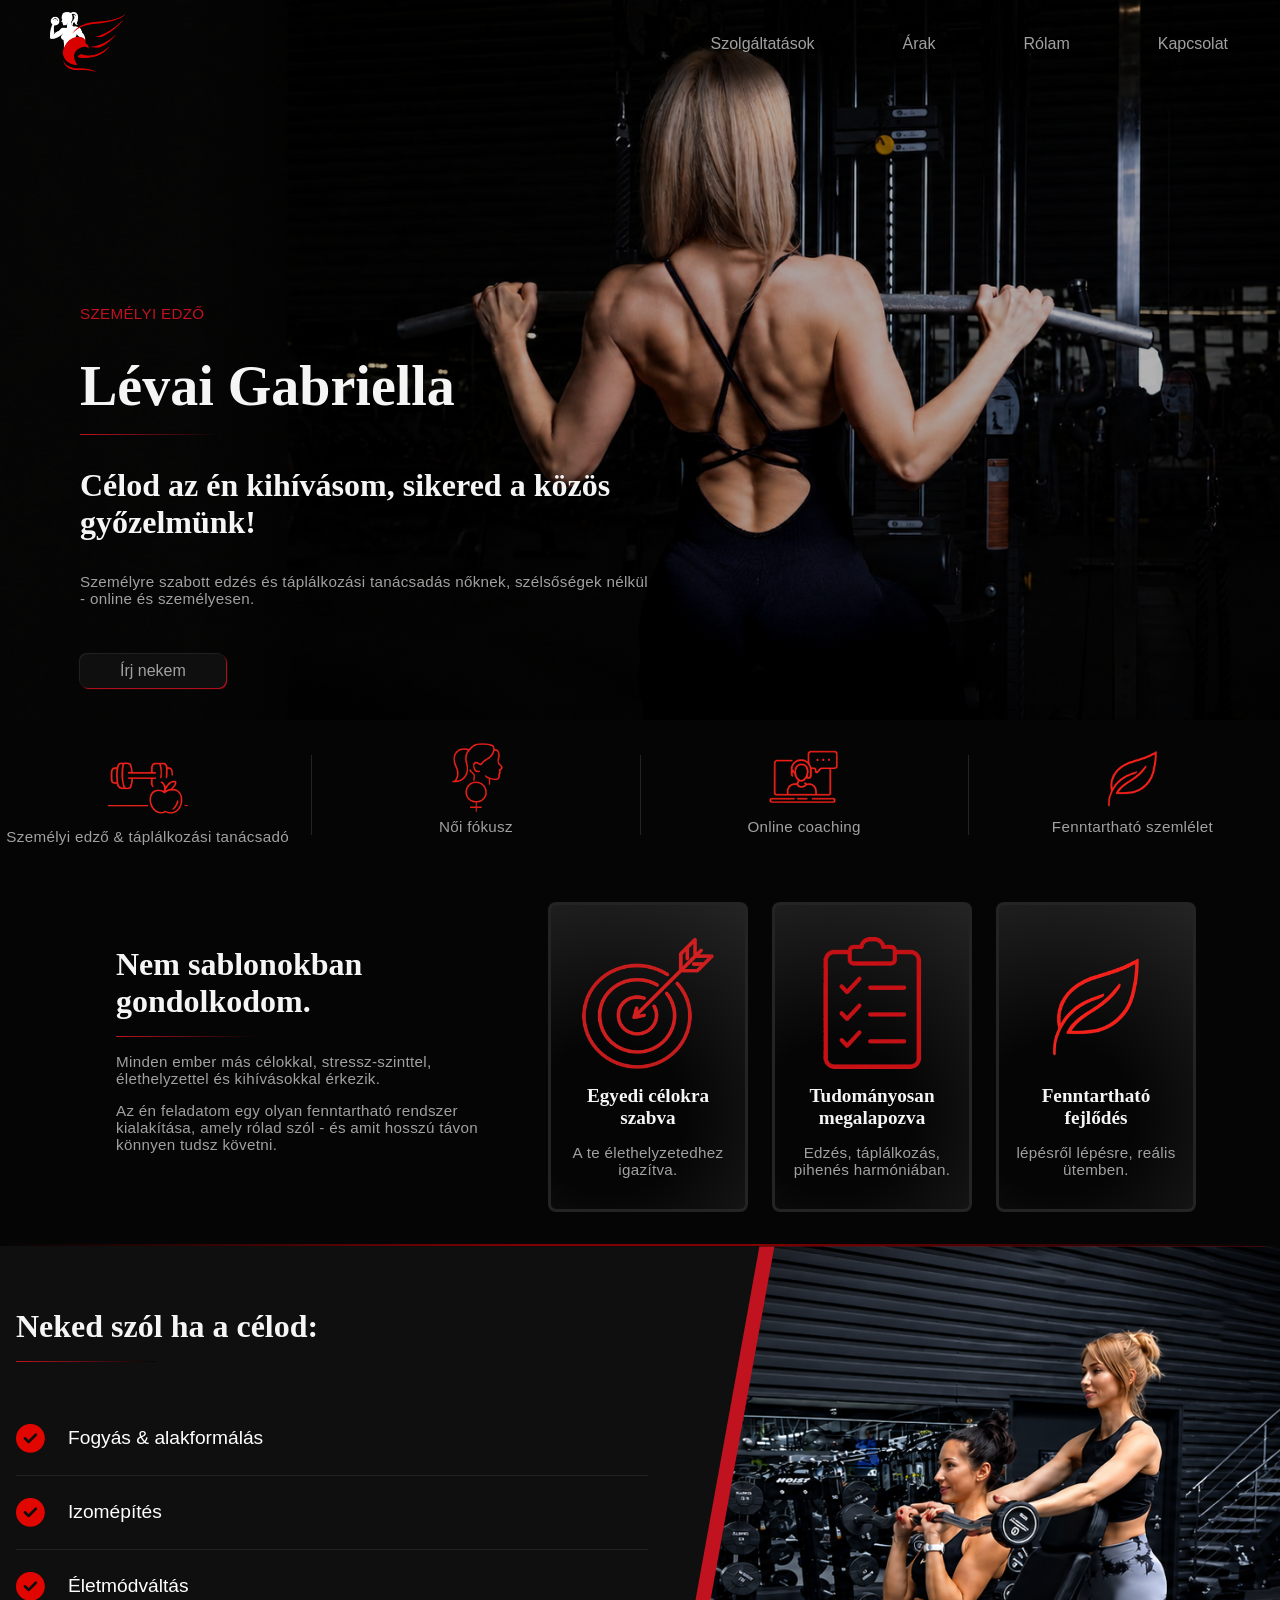
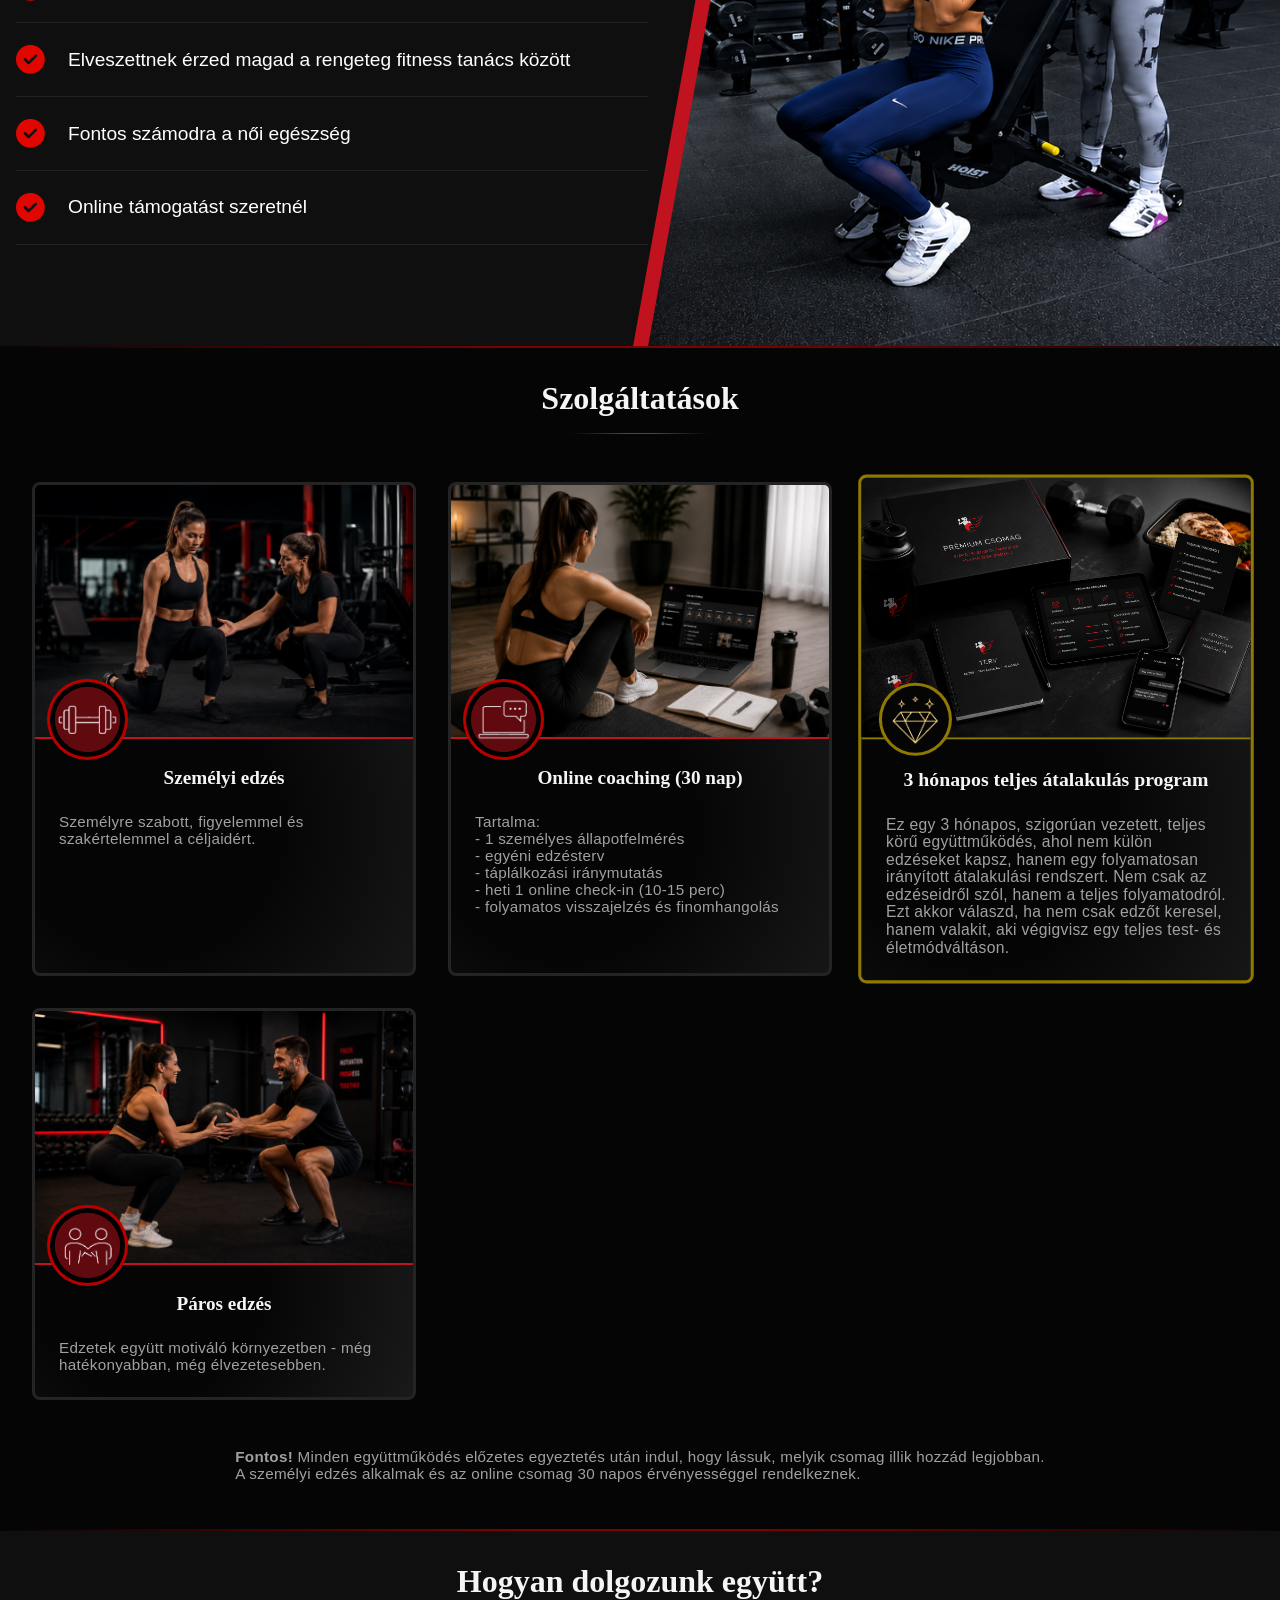
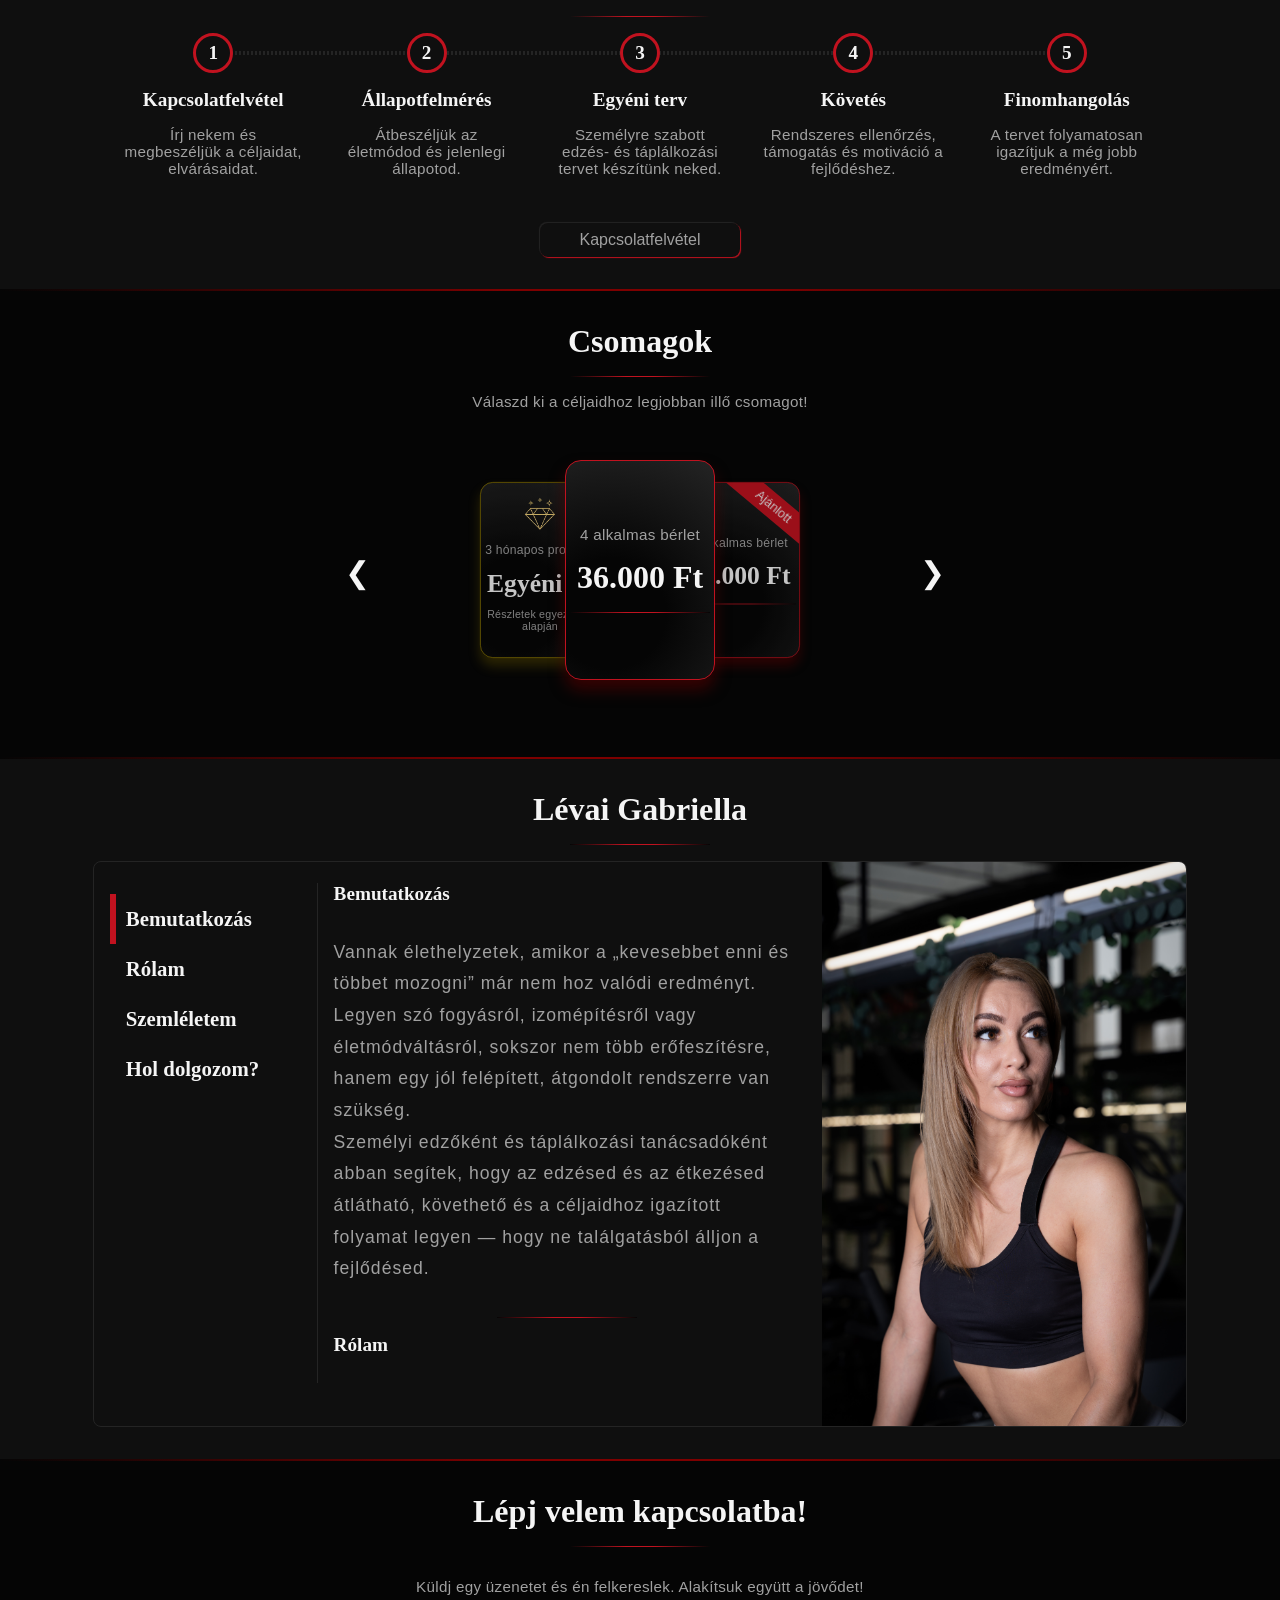
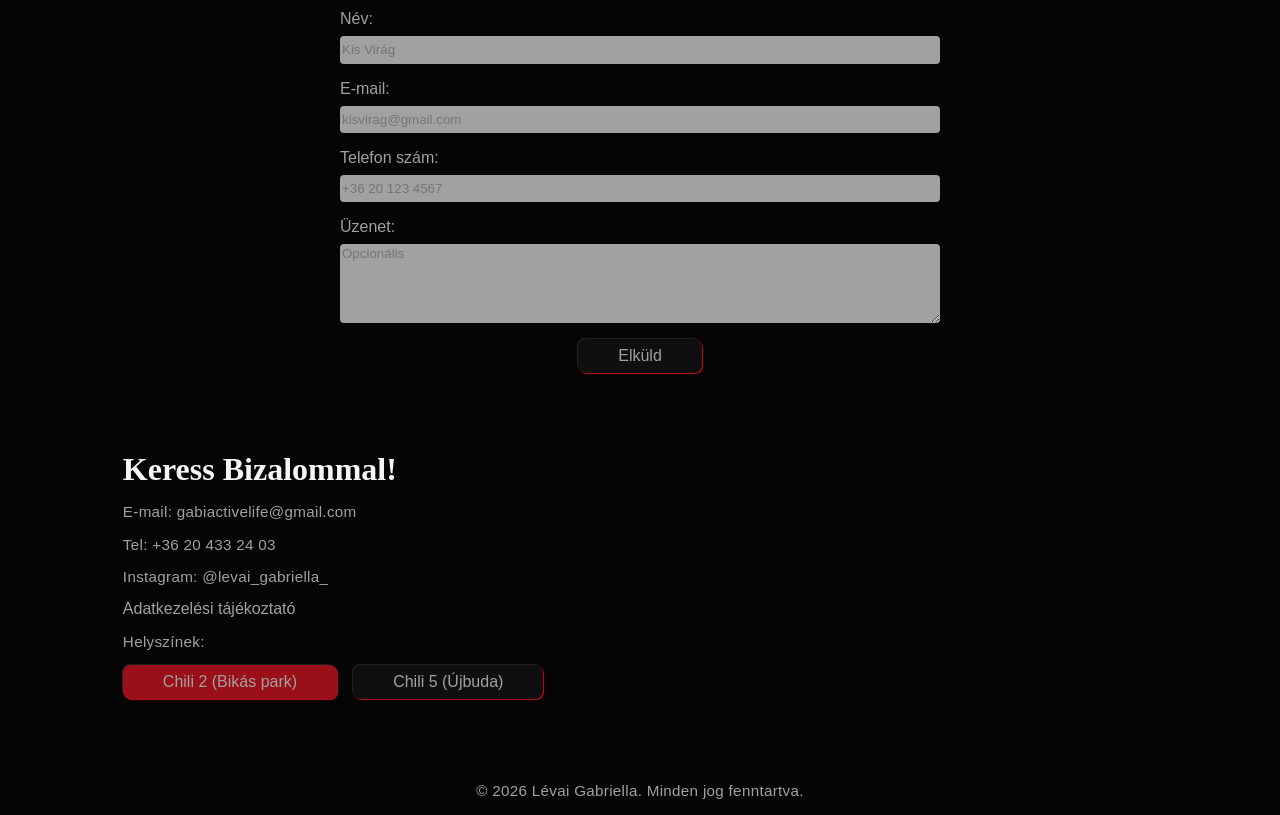
==== commit 2feacab6: "Adatkezelési tájékoztató" ====
--- a/index.html
+++ b/index.html
@@ -11,6 +11,7 @@
         <meta property="og:image:height" content="630">
         <meta property="og:locale" content="hu_HU">
         <meta property="og:type" content="website">
+        <meta property="og:url" content="https://zoltanszabo91.github.io/L-vaiGabriella/">
         
         <meta name="twitter:card" content="summary_large_image">
         <meta name="twitter:title" content="Lévai Gabriella - Személyi edző">
@@ -23,7 +24,7 @@
         <link href="css/css.css" rel="stylesheet">
         <link rel="stylesheet" href="css/sections.css">
         <title>Lévai Gabriella | Személyi edző és táplálkozási tanácsadó Budapesten</title>
-        <link rel="icon" href="favicon.ico">
+        <link rel="icon" href="pictures/icon.ico">
         <script type="application/ld+json">
             {
             "@context":"https://schema.org",
@@ -373,6 +374,7 @@
                 <p>E-mail: gabiactivelife@gmail.com</p>
                 <p>Tel: +36 20 433 24 03</p>
                 <p>Instagram: @levai_gabriella_</p>
+                <a href="adatkezeles.html">Adatkezelési tájékoztató</a>
                 <p>Helyszínek:</p>
                 <div class="locations">
                     <button class="btn" id="chilli2" onclick="setMap('https://www.google.com/maps/embed?pb=!1m18!1m12!1m3!1d2697.3197027070355!2d19.0282250125388!3d47.464199097679156!2m3!1f0!2f0!3f0!3m2!1i1024!2i768!4f13.1!3m3!1m2!1s0x4741ddbfaca09e79%3A0xc4c6ed726deabed2!2sChilli%20Fitness%20Budapest%20-%20Bik%C3%A1s%20park!5e0!3m2!1shu!2shu!4v1777549927616!5m2!1shu!2shu', false)">Chili 2 (Bikás park)</button>
@@ -388,7 +390,7 @@
             loading="lazy" 
             referrerpolicy="no-referrer-when-downgrade"></iframe>
         </footer>
-
+        <p style="text-align: center;">&copy; 2026 Lévai Gabriella. Minden jog fenntartva.</p>
         <script src="js/js.js"></script>
 
     </body>
--- a/css/css.css
+++ b/css/css.css
@@ -63,7 +63,10 @@
     font-weight: 300;
     font-size: 0.95rem;
 }
-
+/* térkép "dark mode" */
+#map {
+    filter: invert(90%) hue-rotate(180deg);
+}
 /* gombok */
 
 .btn {
@@ -327,6 +330,10 @@
     display: flex;
     justify-content: space-around;
     padding: 1rem;
+}
+footer a{
+    text-decoration: none;
+    color: var(--muted-text);
 }
 
 .btn.active {
@@ -417,3 +424,16 @@
         gap: 1rem;
     }
 }
+
+
+.adatkezeles{
+    max-width: 1000px;
+    margin: auto;
+}
+.adatkezeles p{
+    padding-left: 1rem;
+}
+.adatkezeles a{
+    text-decoration: none;
+    color: var(--muted-text);
+}
--- a/css/sections.css
+++ b/css/sections.css
@@ -615,8 +615,24 @@
 }
 
 
-@media (max-width: 640px){
-    
+@media (max-width: 950px){
+    .rolam{
+        height: auto;
+    }
+    .rolam_desc_cont{
+        flex-direction: column;
+    }
+    .rolam_img{
+        flex: auto;
+        width: 100%;
+        height: 700px;
+        margin: auto;
+    }
+}
+@media (max-width: 700px) {
+    .rolam_desc{
+        flex-direction: column;
+    }
 }
 
 /* -- email -- */
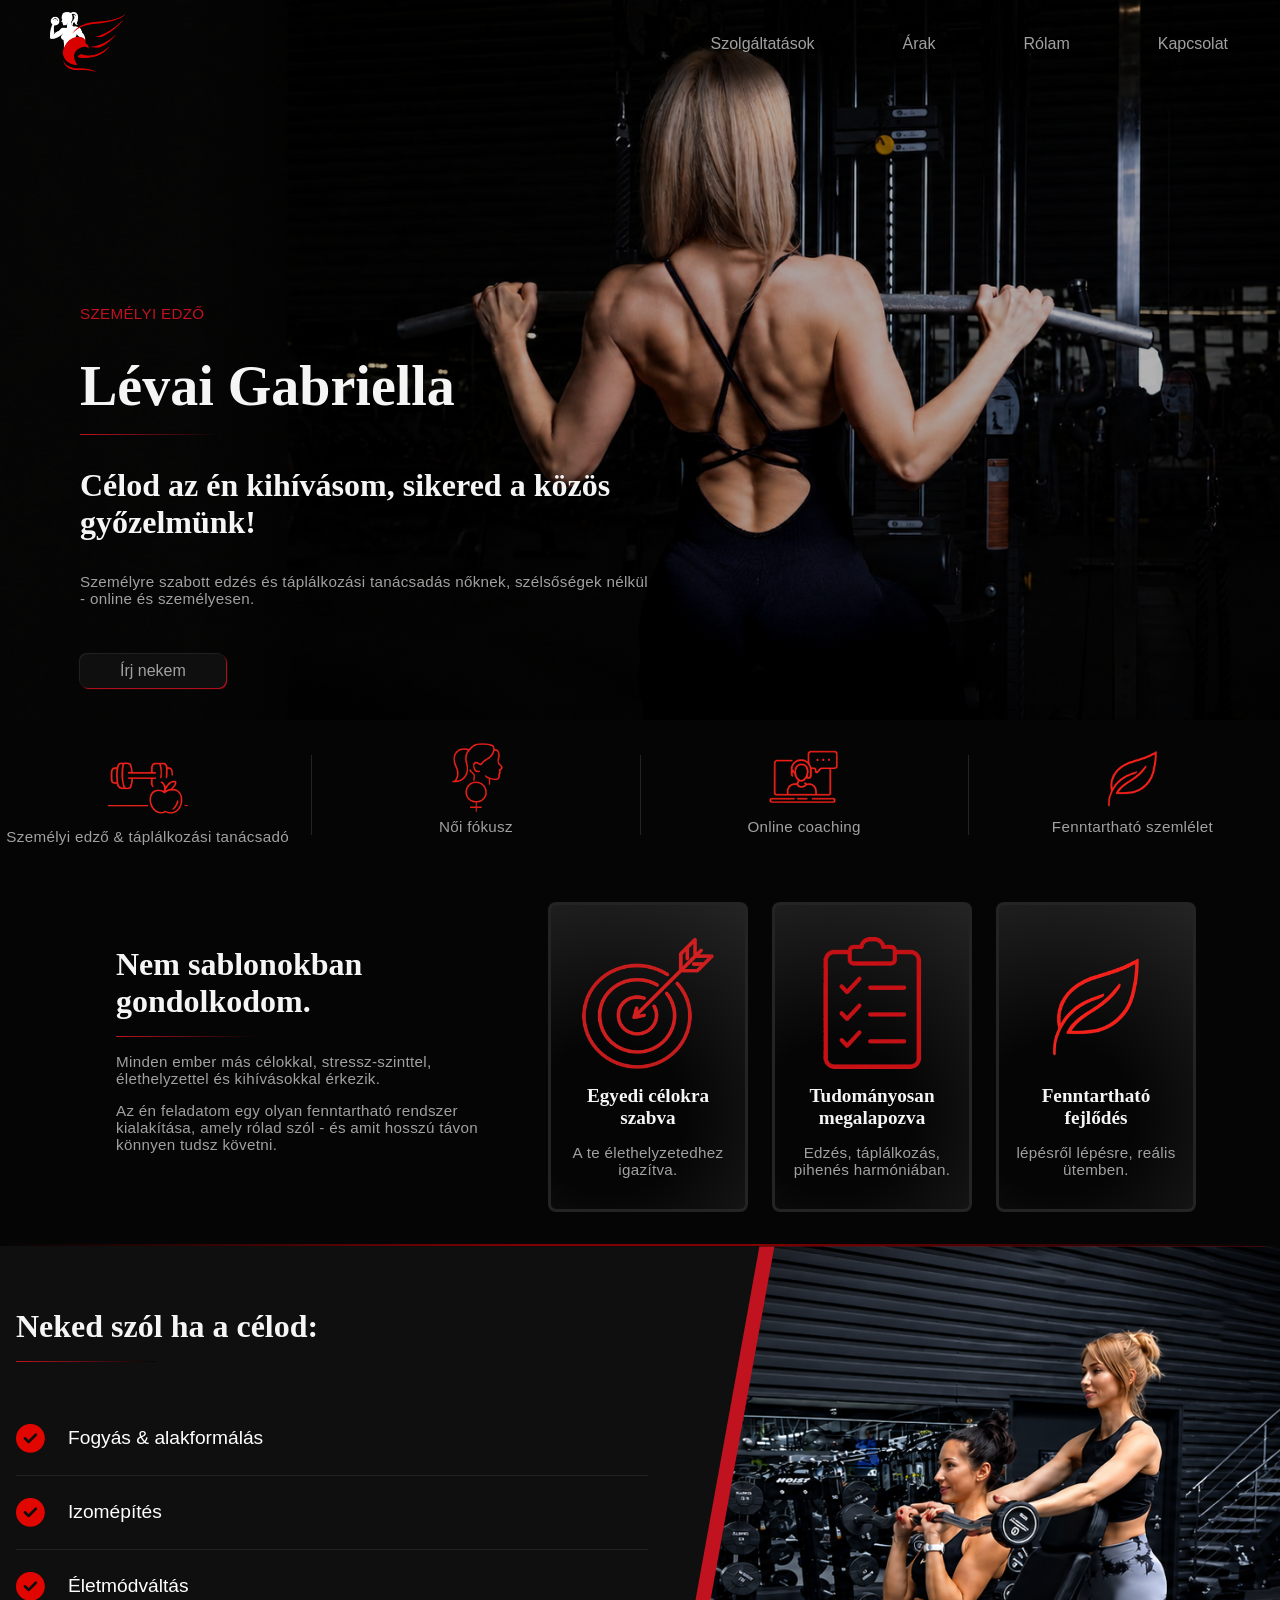
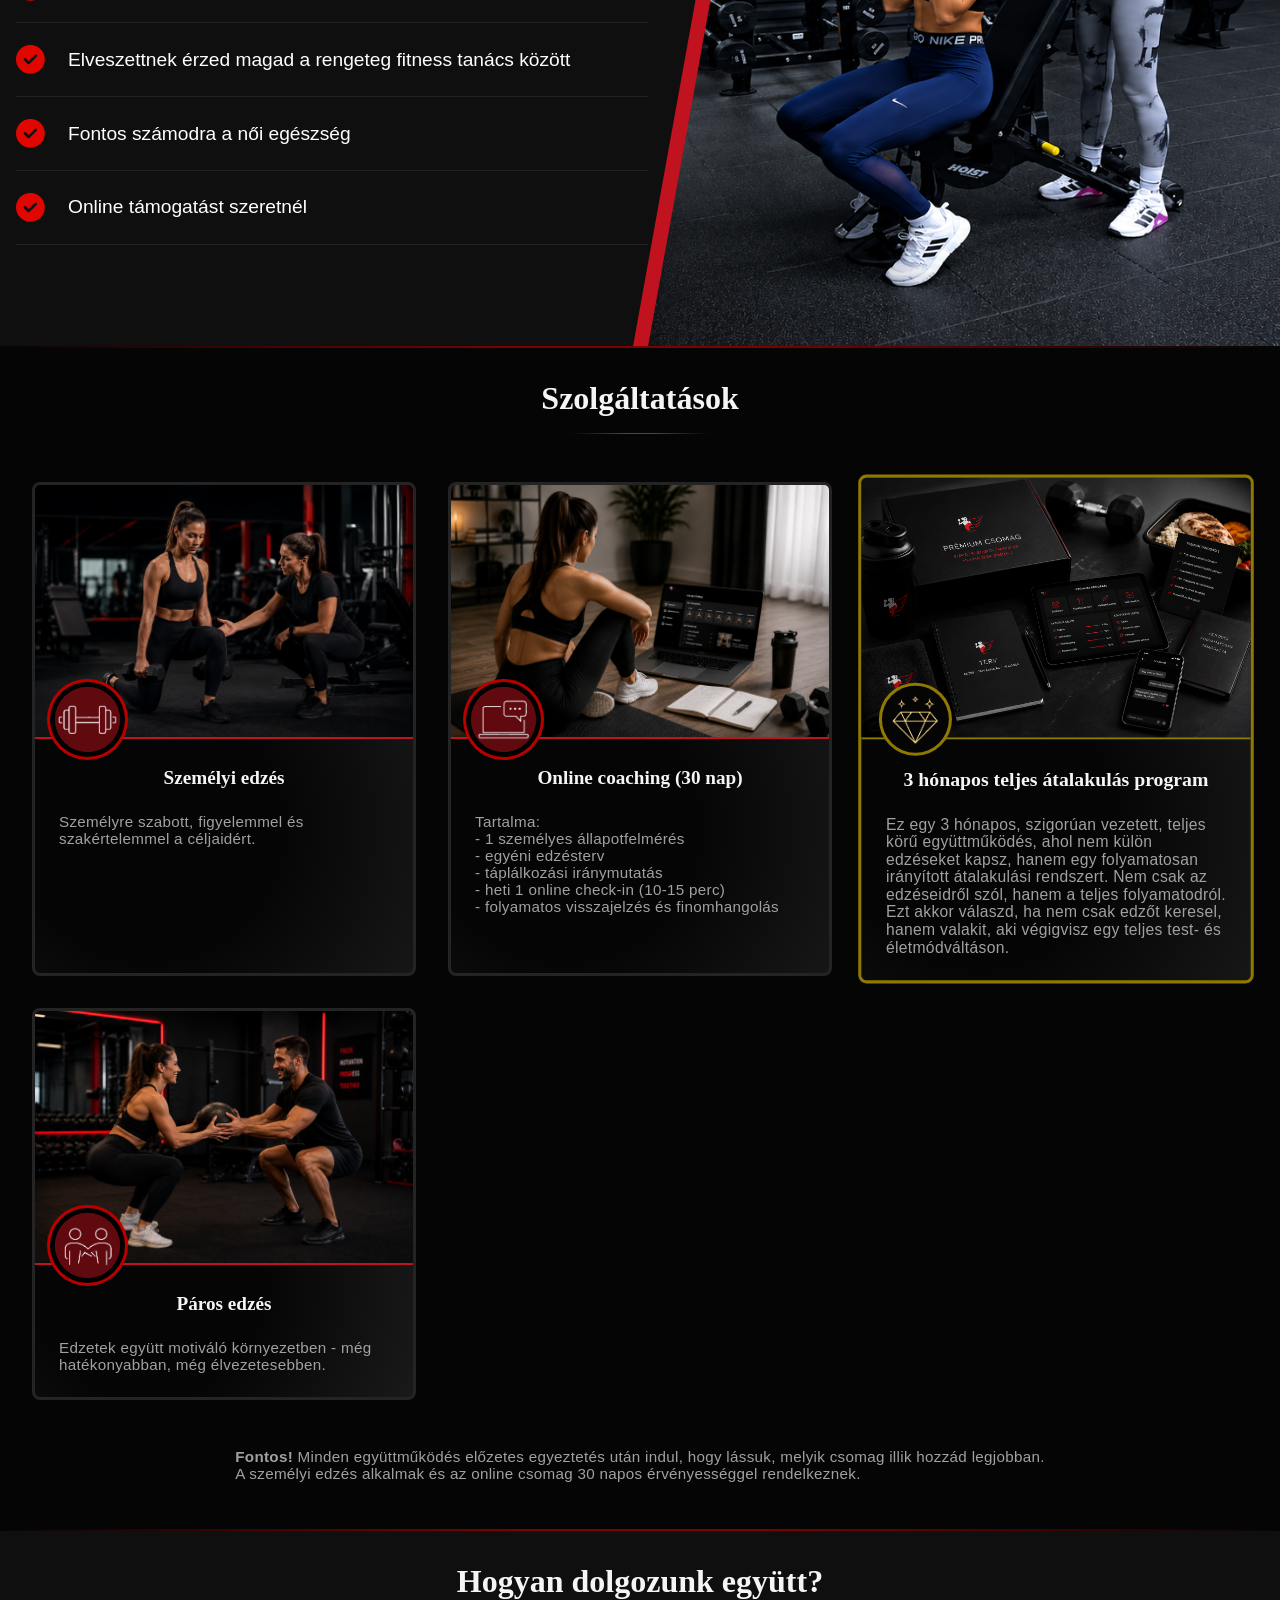
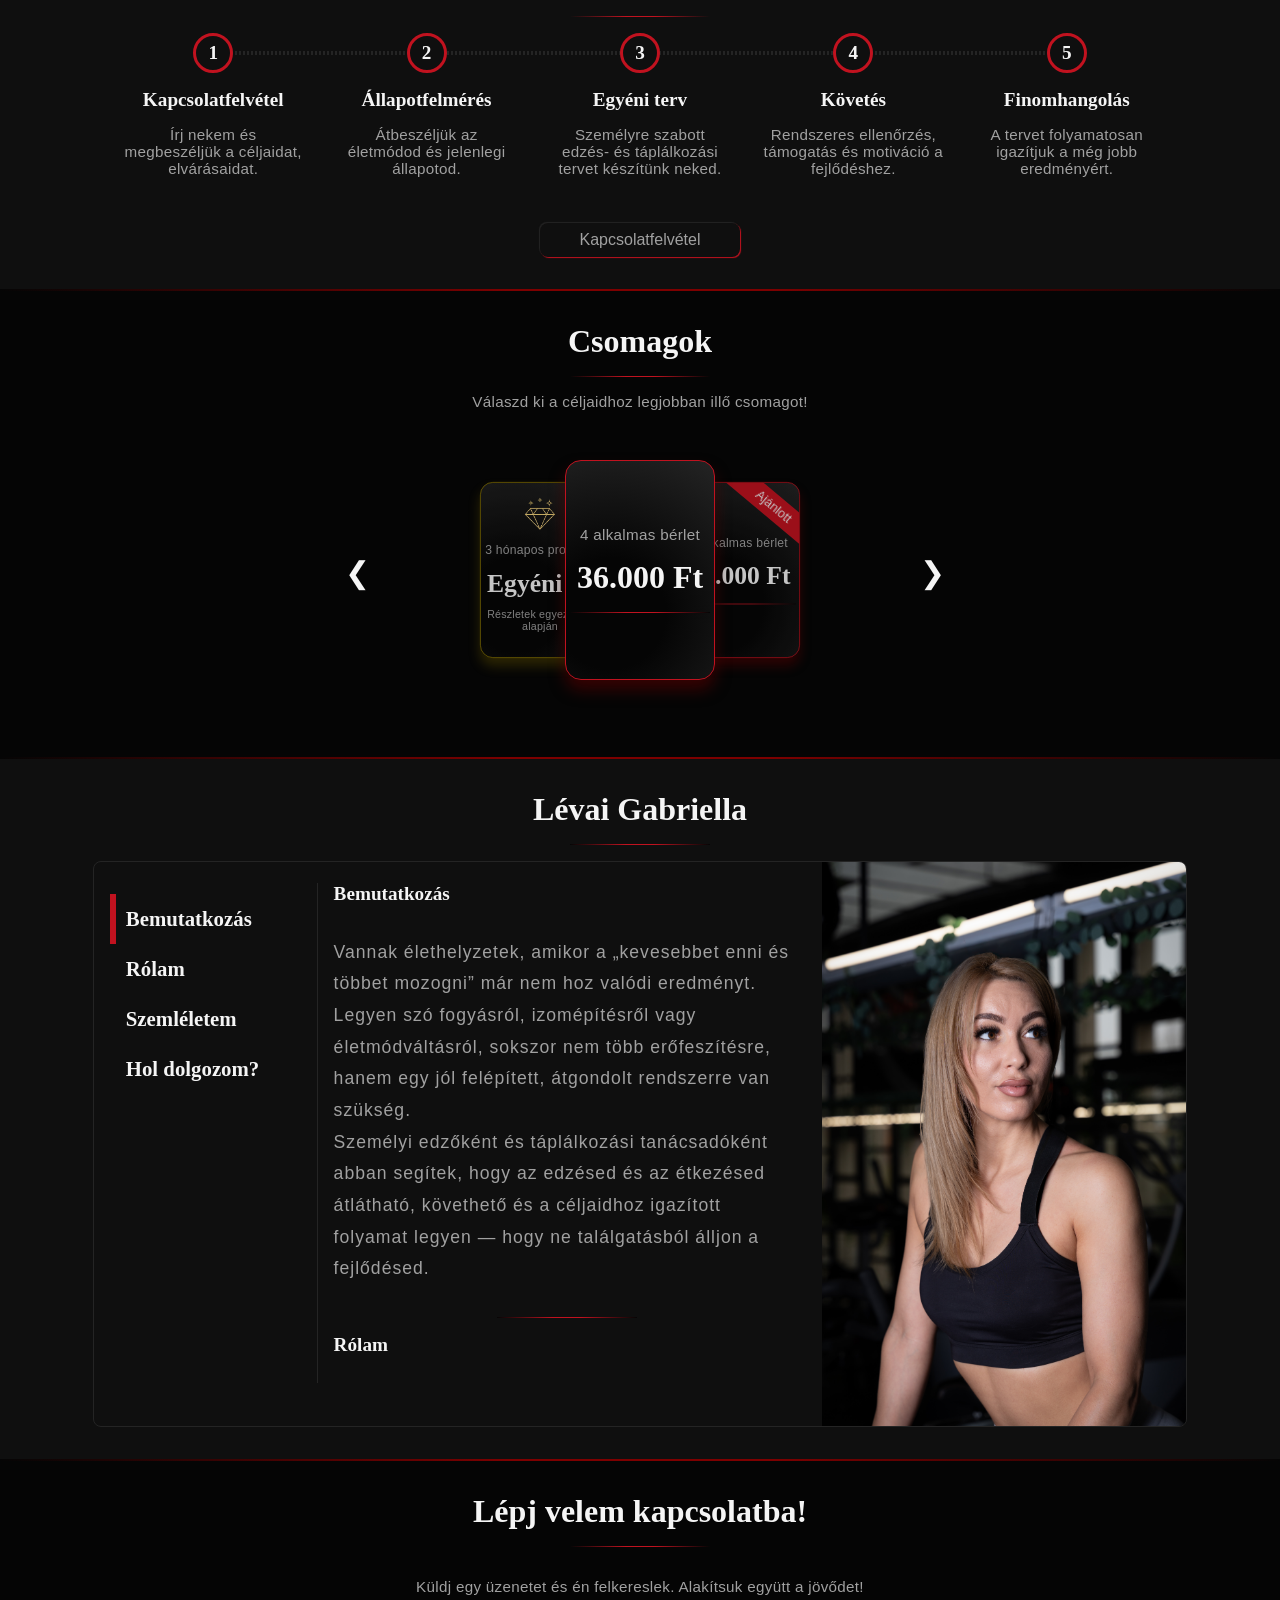
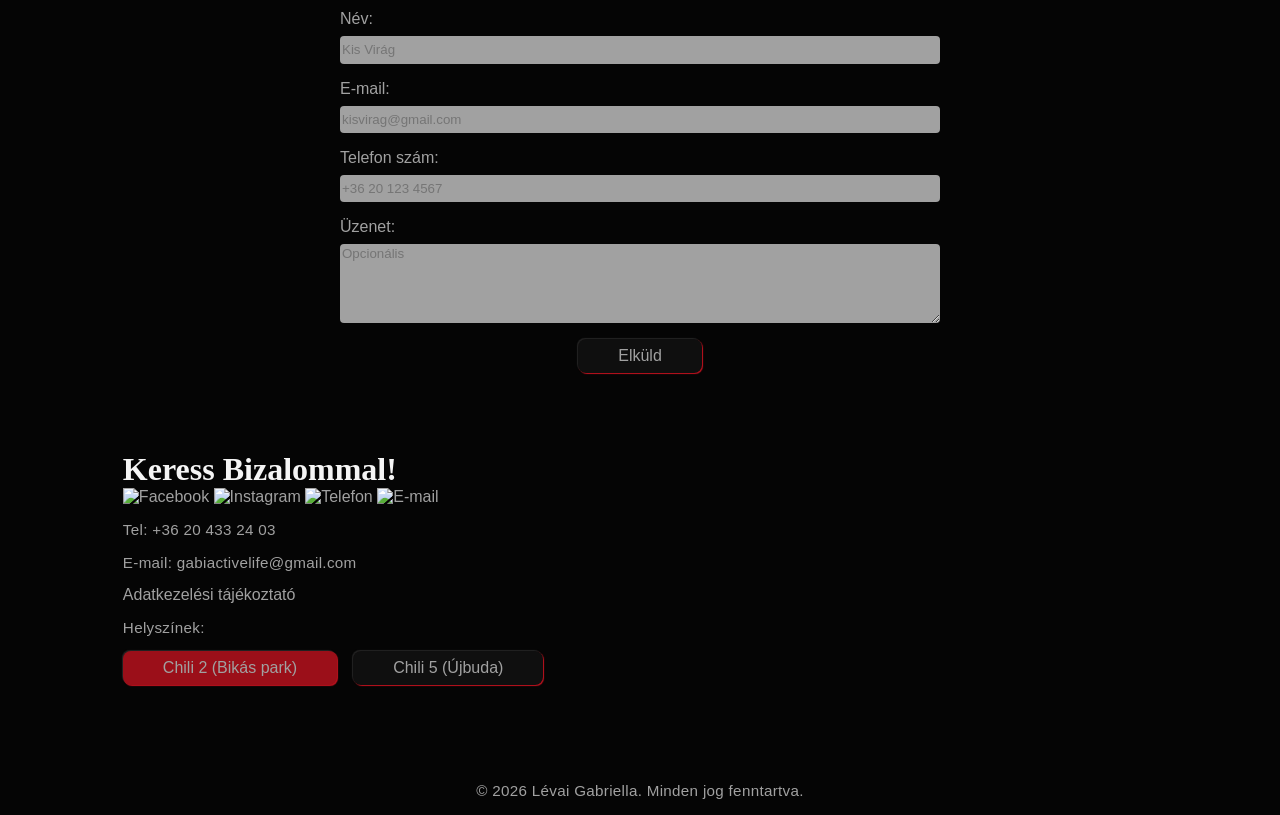
==== commit e40a07d6: "Contacts" ====
--- a/index.html
+++ b/index.html
@@ -371,9 +371,37 @@
         <footer id="footer">
             <div>
                 <h2>Keress Bizalommal!</h2>
+                <div class="kapcsolatok">
+                    <!-- Facebook -->
+                    <a href="https://www.facebook.com/gabriella.levai.92"
+                        target="_blank"
+                        rel="noopener noreferrer"
+                        aria-label="Facebook">
+                        <img src="pictures/kapcsolat/facebook.png" alt="Facebook">
+                    </a>
+
+                    <!-- Instagram -->
+                    <a href="https://www.instagram.com/levai_gabriella_?igsh=bGM4em80cmg4ZHl4"
+                        target="_blank"
+                        rel="noopener noreferrer"
+                        aria-label="Instagram">
+                        <img src="pictures/kapcsolat/insta.png" alt="Instagram">
+                    </a>
+
+                    <!-- Telefon -->
+                    <a href="tel:+36204332403"
+                        aria-label="Telefon">
+                        <img src="pictures/kapcsolat/telefon.png" alt="Telefon">
+                    </a>
+
+                    <!-- E-mail -->
+                    <a href="mailto:gabiactivelife@gmail.com"
+                        aria-label="E-mail">
+                        <img src="pictures/kapcsolat/email.png" alt="E-mail">
+                    </a>
+                </div>
+                <p>Tel: +36 20 433 24 03</p>
                 <p>E-mail: gabiactivelife@gmail.com</p>
-                <p>Tel: +36 20 433 24 03</p>
-                <p>Instagram: @levai_gabriella_</p>
                 <a href="adatkezeles.html">Adatkezelési tájékoztató</a>
                 <p>Helyszínek:</p>
                 <div class="locations">
